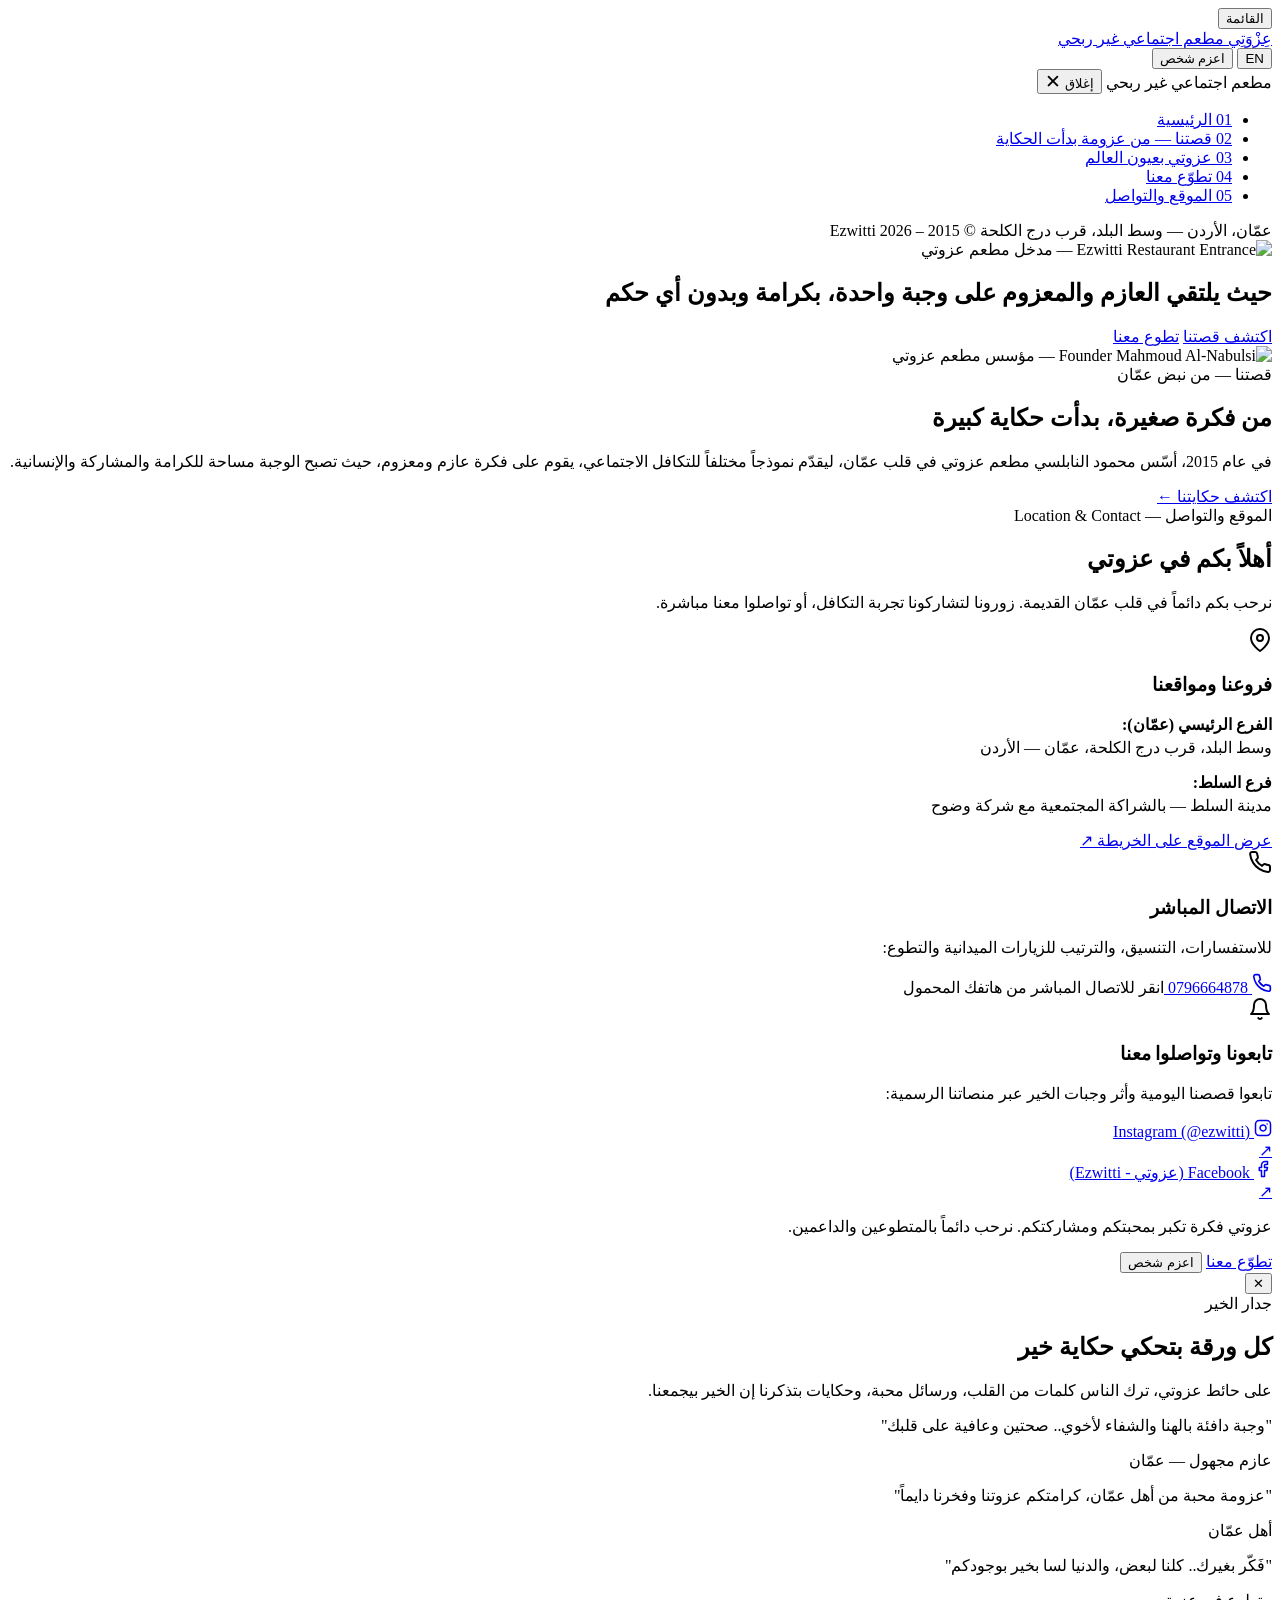
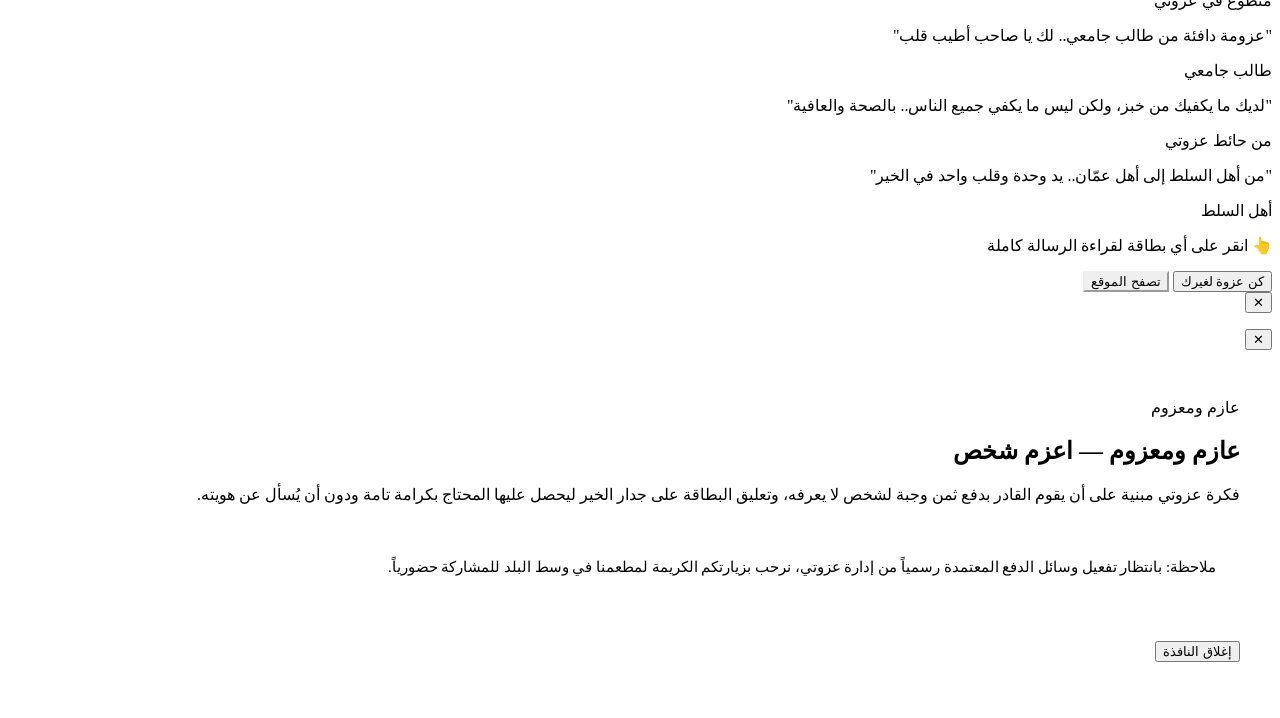
==== index.html @ b74a218d "Add files via upload" ====
<!DOCTYPE html>
<html lang="ar" dir="rtl">
<head>
  <meta charset="UTF-8">
  <meta name="viewport" content="width=device-width, initial-scale=1.0">
  <title>Ezwitti — عزوتي | مطعم اجتماعي غير ربحي</title>
  <meta name="description" content="مطعم اجتماعي غير ربحي في عمّان مبني على مفهوم عازم ومعزوم لحفظ كرامة الإنسان وتعزيز التكافل.">
  <link rel="stylesheet" href="styles/main.css">
  <link rel="icon" href="data:image/svg+xml,<svg xmlns='http://www.w3.org/2000/svg' viewBox='0 0 100 100'><text y='.9em' font-size='90'>🌿</text></svg>">
</head>
<body>

  <!-- ========================================================================
       TOP HEADER NAVIGATION (Ballena Cabo Style)
       ======================================================================== -->
  <header class="site-header" id="siteHeader">
    <div class="nav-wrapper">
      
      <!-- Left: Hamburger Button -->
      <div class="nav-left">
        <button class="menu-trigger" id="menuTriggerBtn" aria-label="Open navigation menu">
          <span class="hamburger-icon" aria-hidden="true">
            <span class="hamburger-line"></span>
            <span class="hamburger-line"></span>
          </span>
          <span class="menu-label" data-i18n="menuLabel">القائمة</span>
        </button>
      </div>

      <!-- Center: Centered Ezwitti Logo -->
      <div class="nav-center">
        <a href="index.html" class="brand-logo" aria-label="Ezwitti Homepage">
          <span class="brand-title" data-i18n="brandTitle">عِزْوَتِي</span>
          <span class="brand-sub" data-i18n="brandSub">مطعم اجتماعي غير ربحي</span>
        </a>
      </div>

      <!-- Right: Language Switcher & Prominent "Sponsor a Meal" CTA -->
      <div class="nav-right">
        <button class="lang-switch-btn" id="langSwitchBtn" aria-label="Switch Language">EN</button>
        <button class="btn-sponsor btn-sponsor-trigger" data-i18n="sponsorBtn">اعزم شخص</button>
      </div>

    </div>
  </header>

  <!-- ========================================================================
       FULL-SCREEN DRAWER MENU (Ballena Cabo Style)
       ======================================================================== -->
  <div class="menu-drawer" id="menuDrawer" aria-hidden="true" role="dialog">
    <div class="drawer-header">
      <span class="brand-sub" data-i18n="brandSub">مطعم اجتماعي غير ربحي</span>
      <button class="drawer-close-btn" id="drawerCloseBtn" aria-label="Close menu">
        <span data-i18n="closeMenu">إغلاق</span>
        <span aria-hidden="true" style="font-size: 1.2rem; line-height: 1;">✕</span>
      </button>
    </div>

    <div class="drawer-body">
      <ul class="drawer-nav-list">
        <li class="drawer-nav-item">
          <a href="#hero" class="drawer-nav-link active">
            <span class="drawer-nav-num">01</span>
            <span data-i18n="navHome">الرئيسية</span>
          </a>
        </li>
        <li class="drawer-nav-item">
          <a href="story.html" class="drawer-nav-link">
            <span class="drawer-nav-num">02</span>
            <span data-i18n="navStory">قصتنا — من عزومة بدأت الحكاية</span>
          </a>
        </li>
        <li class="drawer-nav-item">
          <a href="media.html" class="drawer-nav-link">
            <span class="drawer-nav-num">03</span>
            <span data-i18n="navMedia">عزوتي بعيون العالم</span>
          </a>
        </li>
        <li class="drawer-nav-item">
          <!-- Highlighted Volunteer Link to Dedicated Page -->
          <a href="volunteer.html" class="drawer-nav-link highlight">
            <span class="drawer-nav-num">04</span>
            <span data-i18n="navVolunteer">تطوّع معنا</span>
          </a>
        </li>
        <li class="drawer-nav-item">
          <a href="#contact" class="drawer-nav-link">
            <span class="drawer-nav-num">05</span>
            <span data-i18n="navContact">الموقع والتواصل</span>
          </a>
        </li>
      </ul>
    </div>

    <div class="drawer-footer">
      <span data-i18n="locationNote">عمّان، الأردن — وسط البلد، قرب درج الكلحة</span>
      <span>© 2015 – 2026 Ezwitti</span>
    </div>
  </div>

  <!-- ========================================================================
       01 — HERO SECTION (Cinematic Editorial Storytelling Layout)
       ======================================================================== -->
  <section class="hero-section" id="hero">
    <div class="hero-background-wrapper">
      <img src="assets/images/ezwitti_entrance.jpg" alt="Ezwitti Restaurant Entrance — مدخل مطعم عزوتي" class="hero-bg-image">
      <div class="hero-overlay"></div>
    </div>

    <div class="hero-content">
      <h1 class="hero-headline" data-i18n="heroTitle">
        حيث يلتقي العازم والمعزوم على وجبة واحدة، بكرامة وبدون أي حكم
      </h1>

      <div class="hero-actions">
        <a href="story.html" class="btn-primary-editorial" data-i18n="heroPrimaryCta">اكتشف قصتنا</a>
        <a href="volunteer.html" class="btn-outline-editorial" data-i18n="heroSecondaryCta">تطوع معنا</a>
      </div>
    </div>

    <a href="#story" class="hero-scroll-prompt" aria-label="Scroll down to story">
      <span class="scroll-line" aria-hidden="true"></span>
    </a>
  </section>

  <!-- ========================================================================
       INCREMENTAL SECTION PREVIEWS (Stages 2–6)
       ======================================================================== -->
  <!-- ========================================================================
       02 — FOUNDER STORY (Ballena Cabo Split-Screen Editorial Layout)
       ======================================================================== -->
  <section class="story-split-section" id="story">
    <!-- Left Column: 50% Full-Bleed Authentic Photography -->
    <div class="story-split-media">
      <img src="assets/images/founder_portrait.png" alt="Founder Mahmoud Al-Nabulsi — مؤسس مطعم عزوتي" class="story-founder-image">
    </div>

    <!-- Right Column: 50% Terracotta Solid Panel -->
    <div class="story-split-content">
      <div class="story-top-block">
        <span class="story-tag" data-i18n="storyTag">قصتنا — من نبض عمّان</span>
        <h2 class="story-heading font-editorial" data-i18n="storyHeading">من فكرة صغيرة، بدأت حكاية كبيرة</h2>
      </div>

      <div class="story-bottom-block">
        <p class="story-paragraph" data-i18n="storyParagraph">
          في عام 2015، أسّس محمود النابلسي مطعم عزوتي في قلب عمّان، ليقدّم نموذجاً مختلفاً للتكافل الاجتماعي، يقوم على فكرة عازم ومعزوم، حيث تصبح الوجبة مساحة للكرامة والمشاركة والإنسانية.
        </p>
        <a href="story.html" class="story-cta-link">
          <span class="story-cta-text" data-i18n="storyCtaText">اكتشف حكايتنا</span>
          <span class="story-cta-arrow" aria-hidden="true">←</span>
        </a>
      </div>
    </div>
  </section>

  <!-- ========================================================================
       03 — LOCATION & CONTACT (الموقع والتواصل — Ballena Cabo Style)
       ======================================================================== -->
  <section class="contact-section" id="contact">
    <div class="contact-container">
      
      <!-- Section Header -->
      <div class="contact-header">
        <span class="contact-kicker" data-i18n="contactKicker">الموقع والتواصل — Location & Contact</span>
        <h2 class="contact-title" data-i18n="contactTitle">أهلاً بكم في عزوتي</h2>
        <p class="contact-subtitle" data-i18n="contactSubtitle">
          نرحب بكم دائماً في قلب عمّان القديمة. زورونا لتشاركونا تجربة التكافل، أو تواصلوا معنا مباشرة.
        </p>
      </div>

      <!-- Contact 3-Column Grid -->
      <div class="contact-grid">

        <!-- Card 1: Locations -->
        <article class="contact-card">
          <div class="contact-card-icon icon-olive" aria-hidden="true">
            <svg width="24" height="24" viewBox="0 0 24 24" fill="none" stroke="currentColor" stroke-width="2" stroke-linecap="round" stroke-linejoin="round">
              <path d="M21 10c0 7-9 13-9 13s-9-6-9-13a9 9 0 0 1 18 0z"></path>
              <circle cx="12" cy="10" r="3"></circle>
            </svg>
          </div>
          <h3 class="contact-card-title" data-i18n="locationsTitle">فروعنا ومواقعنا</h3>
          <div class="contact-card-desc">
            <div class="contact-location-item">
              <strong data-i18n="mainBranchLabel">الفرع الرئيسي (عمّان):</strong>
              <p style="margin-top: 4px;" data-i18n="mainBranchDesc">وسط البلد، قرب درج الكلحة، عمّان — الأردن</p>
            </div>
            <div class="contact-location-item">
              <strong data-i18n="saltBranchLabel">فرع السلط:</strong>
              <p style="margin-top: 4px;" data-i18n="saltBranchDesc">مدينة السلط — بالشراكة المجتمعية مع شركة وضوح</p>
            </div>
          </div>
          <a href="https://maps.google.com/?q=Daraj+Al+Kalha+Amman" target="_blank" rel="noopener noreferrer" class="contact-action-link" aria-label="عرض موقع مطعم عزوتي على خرائط جوجل">
            <span data-i18n="mapsAction">عرض الموقع على الخريطة</span>
            <span aria-hidden="true">↗</span>
          </a>
        </article>

        <!-- Card 2: Phone & Direct Contact -->
        <article class="contact-card">
          <div class="contact-card-icon" aria-hidden="true">
            <svg width="24" height="24" viewBox="0 0 24 24" fill="none" stroke="currentColor" stroke-width="2" stroke-linecap="round" stroke-linejoin="round">
              <path d="M22 16.92v3a2 2 0 0 1-2.18 2 19.79 19.79 0 0 1-8.63-3.07 19.5 19.5 0 0 1-6-6 19.79 19.79 0 0 1-3.07-8.67A2 2 0 0 1 4.11 2h3a2 2 0 0 1 2 1.72 12.84 12.84 0 0 0 .7 2.81 2 2 0 0 1-.45 2.11L8.09 9.91a16 16 0 0 0 6 6l1.27-1.27a2 2 0 0 1 2.11-.45 12.84 12.84 0 0 0 2.81.7A2 2 0 0 1 22 16.92z"></path>
            </svg>
          </div>
          <h3 class="contact-card-title" data-i18n="phoneTitle">الاتصال المباشر</h3>
          <div class="contact-card-desc">
            <p data-i18n="phoneDesc">للاستفسارات، التنسيق، والترتيب للزيارات الميدانية والتطوع:</p>
            <div style="margin-top: 14px;">
              <a href="tel:+962796664878" class="contact-phone-link" aria-label="الاتصال هاتفياً على الرقم 0796664878">
                <svg width="20" height="20" viewBox="0 0 24 24" fill="none" stroke="currentColor" stroke-width="2" stroke-linecap="round" stroke-linejoin="round" aria-hidden="true">
                  <path d="M22 16.92v3a2 2 0 0 1-2.18 2 19.79 19.79 0 0 1-8.63-3.07 19.5 19.5 0 0 1-6-6 19.79 19.79 0 0 1-3.07-8.67A2 2 0 0 1 4.11 2h3a2 2 0 0 1 2 1.72 12.84 12.84 0 0 0 .7 2.81 2 2 0 0 1-.45 2.11L8.09 9.91a16 16 0 0 0 6 6l1.27-1.27a2 2 0 0 1 2.11-.45 12.84 12.84 0 0 0 2.81.7A2 2 0 0 1 22 16.92z"></path>
                </svg>
                <span dir="ltr">0796664878</span>
              </a>
              <span class="phone-helper" data-i18n="phoneHelper">انقر للاتصال المباشر من هاتفك المحمول</span>
            </div>
            <!-- Email field is strictly kept hidden until verified official email address is provided -->
            <div class="contact-email-block" id="contactEmailBlock" hidden aria-hidden="true">
              <!-- Official verified email can be added here once confirmed:
                   <a href="mailto:official@ezwitti.org" class="contact-email-link">...</a>
              -->
            </div>
          </div>
        </article>

        <!-- Card 3: Social Media Links -->
        <article class="contact-card">
          <div class="contact-card-icon" aria-hidden="true">
            <svg width="24" height="24" viewBox="0 0 24 24" fill="none" stroke="currentColor" stroke-width="2" stroke-linecap="round" stroke-linejoin="round">
              <path d="M18 8A6 6 0 0 0 6 8c0 7-3 9-3 9h18s-3-2-3-9"></path>
              <path d="M13.73 21a2 2 0 0 1-3.46 0"></path>
            </svg>
          </div>
          <h3 class="contact-card-title" data-i18n="socialTitle">تابعونا وتواصلوا معنا</h3>
          <div class="contact-card-desc">
            <p data-i18n="socialDesc">تابعوا قصصنا اليومية وأثر وجبات الخير عبر منصاتنا الرسمية:</p>
            <div class="social-links-list">
              
              <!-- Instagram -->
              <a href="https://www.instagram.com/ezwitti/" target="_blank" rel="noopener noreferrer" class="social-link-item" aria-label="حساب عزوتي الرسمي على إنستغرام">
                <div class="social-item-main">
                  <span class="social-icon-wrapper" aria-hidden="true">
                    <svg width="18" height="18" viewBox="0 0 24 24" fill="none" stroke="currentColor" stroke-width="2" stroke-linecap="round" stroke-linejoin="round">
                      <rect x="2" y="2" width="20" height="20" rx="5" ry="5"></rect>
                      <path d="M16 11.37A4 4 0 1 1 12.63 8 4 4 0 0 1 16 11.37z"></path>
                      <line x1="17.5" y1="6.5" x2="17.51" y2="6.5"></line>
                    </svg>
                  </span>
                  <span>Instagram (@ezwitti)</span>
                </div>
                <span class="external-arrow" aria-hidden="true">↗</span>
              </a>

              <!-- Facebook -->
              <a href="https://www.facebook.com/izzwety/" target="_blank" rel="noopener noreferrer" class="social-link-item" aria-label="صفحة عزوتي الرسمية على فيسبوك">
                <div class="social-item-main">
                  <span class="social-icon-wrapper" aria-hidden="true">
                    <svg width="18" height="18" viewBox="0 0 24 24" fill="none" stroke="currentColor" stroke-width="2" stroke-linecap="round" stroke-linejoin="round">
                      <path d="M18 2h-3a5 5 0 0 0-5 5v3H7v4h3v8h4v-8h3l1-4h-4V7a1 1 0 0 1 1-1h3z"></path>
                    </svg>
                  </span>
                  <span>Facebook (عزوتي - Ezwitti)</span>
                </div>
                <span class="external-arrow" aria-hidden="true">↗</span>
              </a>

            </div>
          </div>
        </article>

      </div>

      <!-- Bottom Actions Bar -->
      <div class="contact-bottom-bar">
        <p class="contact-bottom-note" data-i18n="contactBottomNote">
          عزوتي فكرة تكبر بمحبتكم ومشاركتكم. نرحب دائماً بالمتطوعين والداعمين.
        </p>
        <div class="contact-bottom-actions">
          <a href="volunteer.html" class="btn-primary-editorial" data-i18n="heroSecondaryCta">تطوّع معنا</a>
          <button class="btn-sponsor btn-sponsor-trigger" data-i18n="sponsorBtn">اعزم شخص</button>
        </div>
      </div>

    </div>
  </section>

  <!-- ========================================================================
       FIRST-VISIT WALL OF KINDNESS WELCOME POPUP (Ballena Cabo Style)
       ======================================================================== -->
  <div class="welcome-modal" id="welcomeModal" role="dialog" aria-modal="true" aria-labelledby="modalTitle">
    <div class="modal-card">
      <button class="modal-close-btn" id="welcomeModalClose" aria-label="إغلاق النافذة">✕</button>
      
      <div class="modal-body">
        <span class="modal-tag" data-i18n="popupTag">جدار الخير</span>
        <h2 class="modal-title font-editorial" id="modalTitle" data-i18n="popupTitle">كل ورقة بتحكي حكاية خير</h2>
        <p class="modal-desc" data-i18n="popupDesc">
          على حائط عزوتي، ترك الناس كلمات من القلب، ورسائل محبة، وحكايات بتذكرنا إن الخير بيجمعنا.
        </p>

        <!-- Interactive Organic Note Cards Wall -->
        <div class="wall-of-kindness-grid" id="wallNotesContainer">
          <!-- Card 1 -->
          <div class="kindness-card card-yellow" data-card-id="1" tabindex="0" role="button" aria-label="بطاقة خير 1">
            <div class="card-tape"></div>
            <p class="card-text">"وجبة دافئة بالهنا والشفاء لأخوي.. صحتين وعافية على قلبك"</p>
            <span class="card-author">عازم مجهول — عمّان</span>
          </div>

          <!-- Card 2 -->
          <div class="kindness-card card-terracotta" data-card-id="2" tabindex="0" role="button" aria-label="بطاقة خير 2">
            <div class="card-tape"></div>
            <p class="card-text">"عزومة محبة من أهل عمّان، كرامتكم عزوتنا وفخرنا دايماً"</p>
            <span class="card-author">أهل عمّان</span>
          </div>

          <!-- Card 3 -->
          <div class="kindness-card card-olive" data-card-id="3" tabindex="0" role="button" aria-label="بطاقة خير 3">
            <div class="card-tape"></div>
            <p class="card-text">"فَكّر بغيرك.. كلنا لبعض، والدنيا لسا بخير بوجودكم"</p>
            <span class="card-author">متطوع في عزوتي</span>
          </div>

          <!-- Card 4 -->
          <div class="kindness-card card-pink" data-card-id="4" tabindex="0" role="button" aria-label="بطاقة خير 4">
            <div class="card-tape"></div>
            <p class="card-text">"عزومة دافئة من طالب جامعي.. لك يا صاحب أطيب قلب"</p>
            <span class="card-author">طالب جامعي</span>
          </div>

          <!-- Card 5 -->
          <div class="kindness-card card-cream" data-card-id="5" tabindex="0" role="button" aria-label="بطاقة خير 5">
            <div class="card-tape"></div>
            <p class="card-text">"لديك ما يكفيك من خبز، ولكن ليس ما يكفي جميع الناس.. بالصحة والعافية"</p>
            <span class="card-author">من حائط عزوتي</span>
          </div>

          <!-- Card 6 -->
          <div class="kindness-card card-sky" data-card-id="6" tabindex="0" role="button" aria-label="بطاقة خير 6">
            <div class="card-tape"></div>
            <p class="card-text">"من أهل السلط إلى أهل عمّان.. يد وحدة وقلب واحد في الخير"</p>
            <span class="card-author">أهل السلط</span>
          </div>
        </div>

        <p class="wall-hint">
          <span class="hint-icon">👆</span>
          <span data-i18n="wallHint">انقر على أي بطاقة لقراءة الرسالة كاملة</span>
        </p>

        <!-- CTA Actions -->
        <div class="modal-actions">
          <button class="btn-primary-editorial" id="welcomeModalSponsor" data-i18n="popupCta">كن عزوة لغيرك</button>
          <button class="btn-outline-editorial" id="welcomeModalExplore" style="color: var(--color-charcoal); border-color: var(--color-border);" data-i18n="popupExplore">تصفح الموقع</button>
        </div>
      </div>

      <!-- Expanded Single Card Viewer Modal -->
      <div class="card-expanded-viewer" id="cardExpandedViewer" aria-hidden="true">
        <div class="card-expanded-box" id="cardExpandedBox">
          <button class="card-expanded-close" id="cardExpandedClose" aria-label="إغلاق البطاقة">✕</button>
          <div class="card-tape-large"></div>
          <p class="card-expanded-text" id="cardExpandedText"></p>
          <span class="card-expanded-author" id="cardExpandedAuthor"></span>
        </div>
      </div>
    </div>
  </div>

  <!-- ========================================================================
       SPONSOR A MEAL (اعزم شخص) AUTHENTIC MODAL
       ======================================================================== -->
  <div class="sponsor-dialog" id="sponsorDialog" role="dialog" aria-modal="true" aria-labelledby="sponsorTitle">
    <div class="modal-card">
      <button class="modal-close-btn" id="sponsorDialogClose" aria-label="Close dialog">✕</button>

      <div class="modal-body" style="padding: 48px 32px;">
        <span class="modal-tag">عازم ومعزوم</span>
        <h2 class="modal-title font-editorial" id="sponsorTitle" data-i18n="sponsorTitle">عازم ومعزوم — اعزم شخص</h2>
        <p class="modal-desc" data-i18n="sponsorDesc" style="margin-bottom: 20px;">
          فكرة عزوتي مبنية على أن يقوم القادر بدفع ثمن وجبة لشخص لا يعرفه، وتعليق البطاقة على جدار الخير ليحصل عليها المحتاج بكرامة تامة ودون أن يُسأل عن هويته.
        </p>
        <div style="background-color: var(--color-cream-deep); padding: 18px 24px; border-radius: 6px; border-inline-start: 4px solid var(--color-terracotta); text-align: start; margin-bottom: 28px;">
          <p style="font-size: 0.92rem; color: var(--color-charcoal); line-height: 1.6;" data-i18n="sponsorNote">
            ملاحظة: بانتظار تفعيل وسائل الدفع المعتمدة رسمياً من إدارة عزوتي، نرحب بزيارتكم الكريمة لمطعمنا في وسط البلد للمشاركة حضورياً.
          </p>
        </div>

        <button class="btn-primary-editorial" id="sponsorDialogDismiss" data-i18n="sponsorClose">إغلاق النافذة</button>
      </div>
    </div>
  </div>

  <script src="scripts/main.js"></script>
</body>
</html>
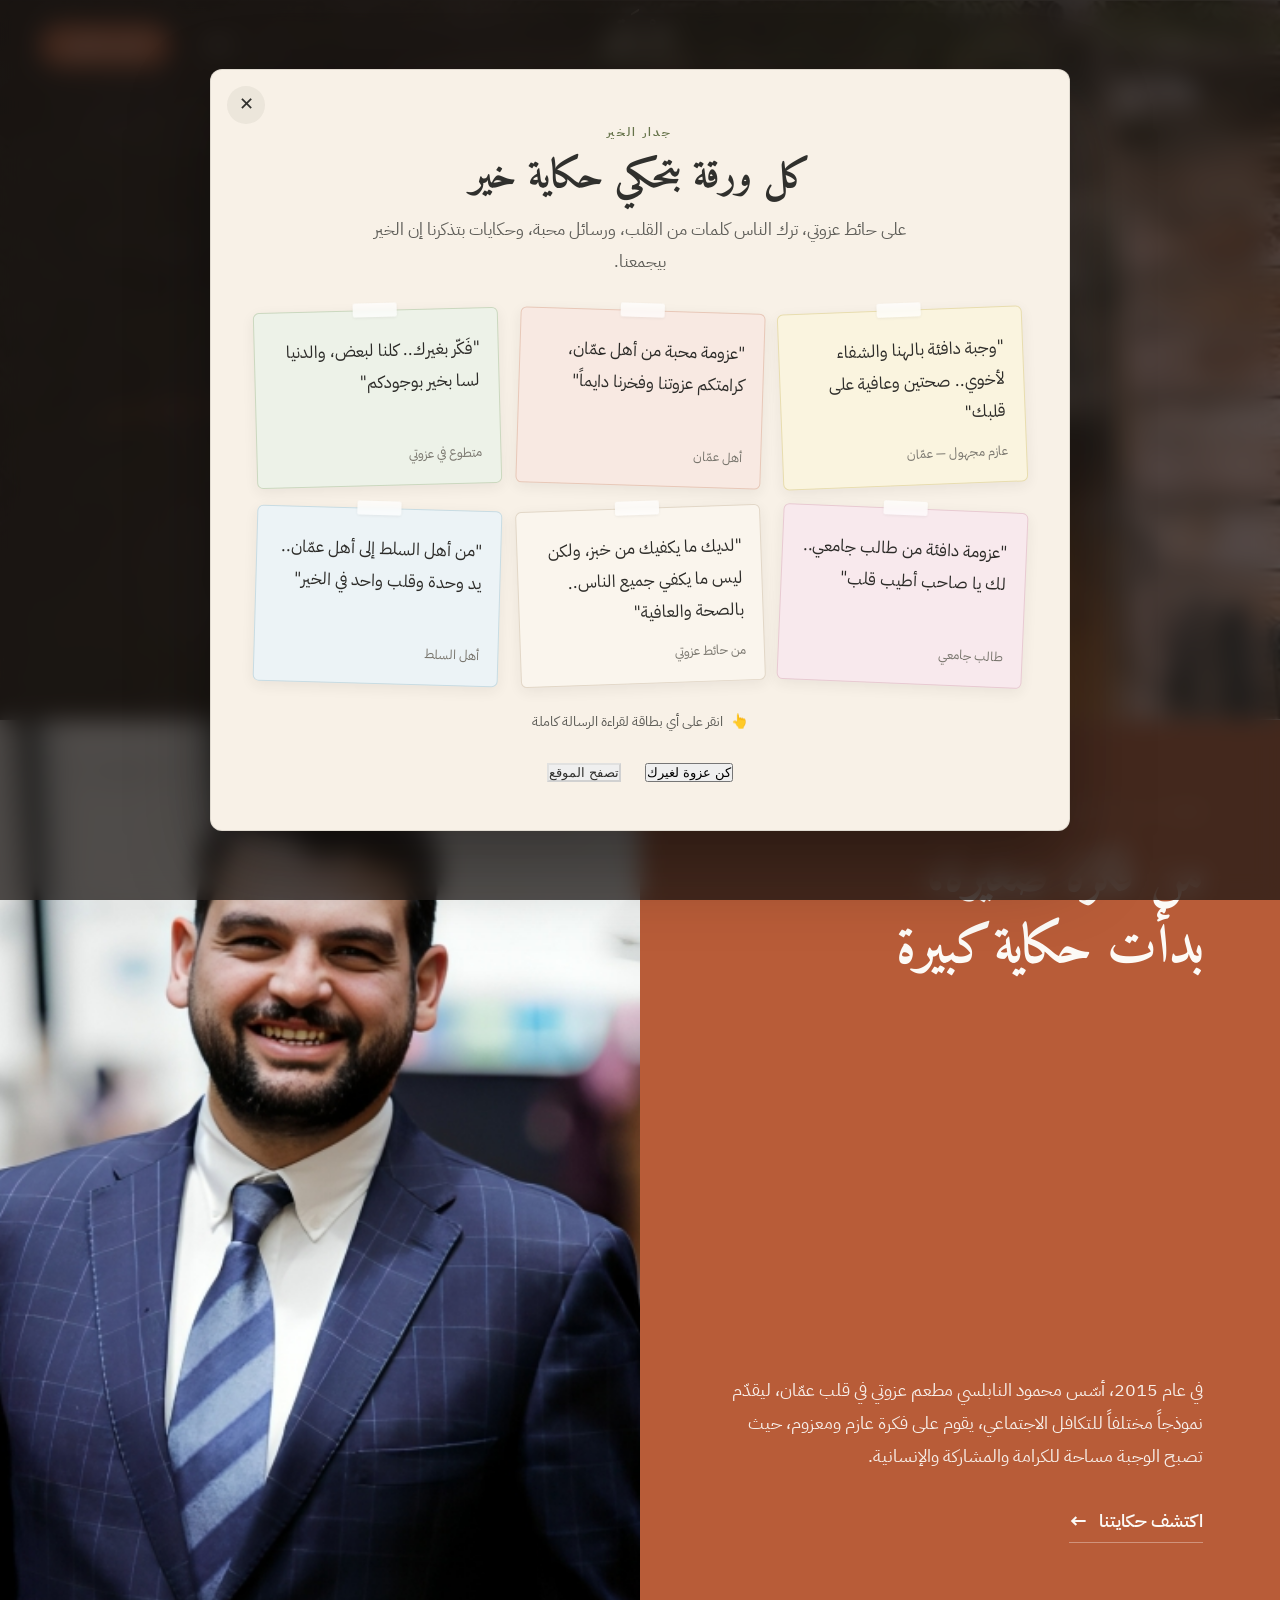
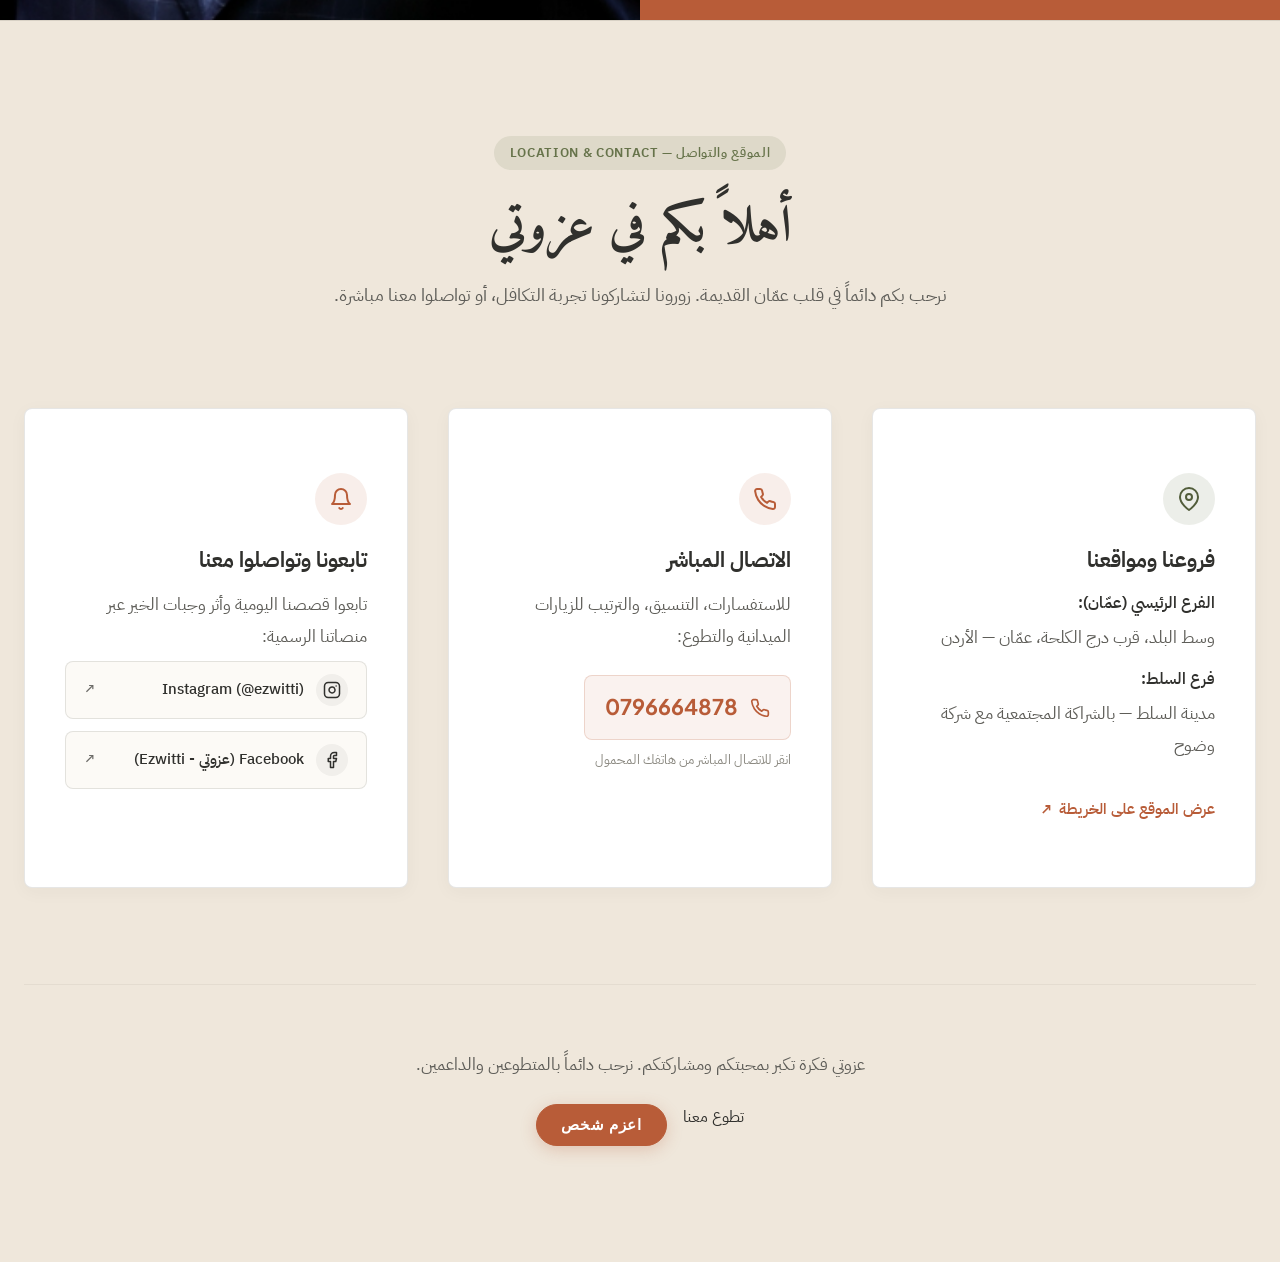
==== commit 67cf81e6: "Update Hero Section to match approved reference design: left-side typography, curved underline, call" ====
--- a/index.html
+++ b/index.html
@@ -99,7 +99,7 @@
   </div>
 
   <!-- ========================================================================
-       01 — HERO SECTION (Cinematic Editorial Storytelling Layout)
+       01 — HERO SECTION (Final Approved Cinematic Editorial Layout)
        ======================================================================== -->
   <section class="hero-section" id="hero">
     <div class="hero-background-wrapper">
@@ -108,19 +108,24 @@
     </div>
 
     <div class="hero-content">
-      <h1 class="hero-headline" data-i18n="heroTitle">
-        حيث يلتقي العازم والمعزوم على وجبة واحدة، بكرامة وبدون أي حكم
+      <h1 class="hero-headline">
+        <span class="hero-headline-line" data-i18n="heroTitleLine1">حيث يلتقي العازم والمعزوم</span>
+        <span class="hero-headline-line" data-i18n="heroTitleLine2">على وجبة واحدة،</span>
+        <span class="hero-headline-line" data-i18n="heroTitleLine3">بكرامة وبدون أي حكم</span>
       </h1>
+
+      <!-- Thin Terracotta Curved Underline -->
+      <div class="hero-curved-underline-wrap" aria-hidden="true">
+        <svg class="hero-curved-underline" viewBox="0 0 200 20" fill="none" xmlns="http://www.w3.org/2000/svg">
+          <path d="M4 18 C 50 6, 140 2, 196 6" stroke="#C3582A" stroke-width="2.8" stroke-linecap="round"/>
+        </svg>
+      </div>
 
       <div class="hero-actions">
         <a href="story.html" class="btn-primary-editorial" data-i18n="heroPrimaryCta">اكتشف قصتنا</a>
         <a href="volunteer.html" class="btn-outline-editorial" data-i18n="heroSecondaryCta">تطوع معنا</a>
       </div>
     </div>
-
-    <a href="#story" class="hero-scroll-prompt" aria-label="Scroll down to story">
-      <span class="scroll-line" aria-hidden="true"></span>
-    </a>
   </section>
 
   <!-- ========================================================================
--- a/styles/main.css
+++ b/styles/main.css
@@ -0,0 +1,2529 @@
+/* ==========================================================================
+   EZWITTI (عزوتي) — DESIGN SYSTEM & CORE STYLES
+   Main Design Inspiration: Ballena Cabo (ballenacabo.com)
+   Palette: Terracotta (#B85C38), Cream (#F8F1E7), Olive (#66734A), Charcoal (#30302D)
+   ========================================================================== */
+
+@import url('https://fonts.googleapis.com/css2?family=Amiri:ital,wght@0,400;0,700;1,400&family=Aref+Ruqaa:wght@400;700&family=Cormorant+Garamond:ital,wght@0,400;0,500;0,600;0,700;1,400&family=IBM+Plex+Sans+Arabic:wght@300;400;500;600;700&family=Plus+Jakarta+Sans:wght@300;400;500;600;700&display=swap');
+
+:root {
+  /* Brand Color Tokens */
+  --color-terracotta: #B85C38;
+  --color-terracotta-hover: #9E4D2D;
+  --color-terracotta-light: rgba(184, 92, 56, 0.12);
+  --color-cream: #F8F1E7;
+  --color-cream-deep: #EFE7DB;
+  --color-cream-surface: #FCFAF6;
+  --color-olive: #66734A;
+  --color-olive-dark: #525D3B;
+  --color-olive-light: rgba(102, 115, 74, 0.15);
+  --color-charcoal: #30302D;
+  --color-charcoal-muted: #5E5D58;
+  --color-charcoal-faded: #8C8A82;
+  --color-border: rgba(48, 48, 45, 0.12);
+  --color-border-subtle: rgba(48, 48, 45, 0.06);
+
+  /* Typography */
+  --font-editorial-en: 'Cormorant Garamond', Georgia, serif;
+  --font-editorial-ar: 'Amiri', 'Traditional Arabic', serif;
+  --font-display-ar: 'Aref Ruqaa', 'Amiri', serif;
+  --font-sans-en: 'Plus Jakarta Sans', system-ui, -apple-system, sans-serif;
+  --font-sans-ar: 'IBM Plex Sans Arabic', system-ui, -apple-system, BlinkMacSystemFont, "Segoe UI", Roboto, sans-serif;
+
+  /* Spacing */
+  --space-unit: 8px;
+  --space-xs: 8px;
+  --space-sm: 16px;
+  --space-md: 24px;
+  --space-lg: 40px;
+  --space-xl: 64px;
+  --space-2xl: 96px;
+  --space-3xl: 140px;
+
+  /* Layout */
+  --container-max: 1360px;
+  --container-narrow: 880px;
+  --nav-height: 90px;
+  --radius-sm: 4px;
+  --radius-md: 8px;
+  --radius-full: 9999px;
+
+  /* Transitions */
+  --transition-fast: 0.2s cubic-bezier(0.16, 1, 0.3, 1);
+  --transition-medium: 0.4s cubic-bezier(0.16, 1, 0.3, 1);
+  --transition-slow: 0.7s cubic-bezier(0.16, 1, 0.3, 1);
+}
+
+/* Base Reset */
+*, *::before, *::after {
+  box-sizing: border-box;
+  margin: 0;
+  padding: 0;
+}
+
+html {
+  font-size: 16px;
+  scroll-behavior: smooth;
+  background-color: var(--color-cream);
+  color: var(--color-charcoal);
+  -webkit-font-smoothing: antialiased;
+  -moz-osx-font-smoothing: grayscale;
+}
+
+body {
+  font-family: var(--font-sans-en);
+  background-color: var(--color-cream);
+  color: var(--color-charcoal);
+  line-height: 1.65;
+  overflow-x: hidden;
+  min-height: 100vh;
+}
+
+/* Direction Specific Typography */
+[dir="rtl"] {
+  font-family: var(--font-sans-ar);
+  direction: rtl;
+  text-align: right;
+}
+
+[dir="rtl"] body {
+  font-family: var(--font-sans-ar);
+}
+
+[dir="ltr"] {
+  font-family: var(--font-sans-en);
+  direction: ltr;
+  text-align: left;
+}
+
+/* Headings */
+h1, h2, h3, h4 {
+  font-weight: 500;
+  line-height: 1.15;
+  color: var(--color-charcoal);
+}
+
+[dir="ltr"] h1, [dir="ltr"] h2, [dir="ltr"] .font-editorial {
+  font-family: var(--font-editorial-en);
+  letter-spacing: -0.01em;
+}
+
+[dir="rtl"] h1, [dir="rtl"] h2, [dir="rtl"] .font-editorial {
+  font-family: var(--font-editorial-ar);
+  font-weight: 700;
+  line-height: 1.35;
+}
+
+p {
+  color: var(--color-charcoal-muted);
+  font-size: 1.05rem;
+  line-height: 1.85;
+  font-weight: 400;
+}
+
+[dir="rtl"] p,
+[dir="rtl"] .hero-description,
+[dir="rtl"] .story-lead-body,
+[dir="rtl"] .story-paragraph,
+[dir="rtl"] .chapter-paragraph,
+[dir="rtl"] .founder-text,
+[dir="rtl"] .popup-desc,
+[dir="rtl"] .card-author,
+[dir="rtl"] .form-label,
+[dir="rtl"] .form-input,
+[dir="rtl"] .form-select,
+[dir="rtl"] .form-textarea,
+[dir="rtl"] .volunteer-hero-subtitle,
+[dir="rtl"] .volunteer-step-desc,
+[dir="rtl"] .contact-card-text {
+  font-family: var(--font-sans-ar);
+  font-weight: 400;
+  line-height: 1.9;
+}
+
+[dir="rtl"] strong,
+[dir="rtl"] b,
+[dir="rtl"] .font-medium,
+[dir="rtl"] .fw-500 {
+  font-family: var(--font-sans-ar);
+  font-weight: 500;
+}
+
+a {
+  color: inherit;
+  text-decoration: none;
+  transition: var(--transition-fast);
+}
+
+img {
+  max-width: 100%;
+  display: block;
+}
+
+/* Container */
+.container {
+  width: 100%;
+  max-width: var(--container-max);
+  margin: 0 auto;
+  padding: 0 var(--space-md);
+}
+
+.container-narrow {
+  width: 100%;
+  max-width: var(--container-narrow);
+  margin: 0 auto;
+  padding: 0 var(--space-md);
+}
+
+/* ==========================================================================
+   NAVIGATION (Ballena Cabo Style: Minimal, Centered Logo, Prominent CTA)
+   ========================================================================== */
+.site-header {
+  position: fixed;
+  top: 0;
+  left: 0;
+  width: 100%;
+  height: var(--nav-height);
+  z-index: 1000;
+  transition: background-color var(--transition-medium), backdrop-filter var(--transition-medium), border-color var(--transition-medium);
+  border-bottom: 1px solid transparent;
+}
+
+.site-header.scrolled {
+  background-color: rgba(248, 241, 231, 0.92);
+  backdrop-filter: blur(16px);
+  -webkit-backdrop-filter: blur(16px);
+  border-bottom: 1px solid var(--color-border-subtle);
+}
+
+.nav-wrapper {
+  display: flex;
+  align-items: center;
+  justify-content: space-between;
+  height: 100%;
+  padding: 0 var(--space-lg);
+  max-width: 1560px;
+  margin: 0 auto;
+}
+
+/* Left: Hamburger Button */
+.nav-left {
+  display: flex;
+  align-items: center;
+  gap: var(--space-md);
+  flex: 1;
+}
+
+.menu-trigger {
+  display: inline-flex;
+  align-items: center;
+  gap: 12px;
+  background: transparent;
+  border: none;
+  cursor: pointer;
+  padding: 8px 12px;
+  border-radius: var(--radius-full);
+  color: var(--color-cream);
+  transition: var(--transition-fast);
+}
+
+.site-header.scrolled .menu-trigger {
+  color: var(--color-charcoal);
+}
+
+.menu-trigger:hover {
+  background: rgba(255, 255, 255, 0.15);
+}
+
+.site-header.scrolled .menu-trigger:hover {
+  background: rgba(48, 48, 45, 0.05);
+}
+
+.hamburger-icon {
+  width: 22px;
+  height: 14px;
+  position: relative;
+  display: flex;
+  flex-direction: column;
+  justify-content: space-between;
+}
+
+.hamburger-line {
+  display: block;
+  width: 100%;
+  height: 1.5px;
+  background-color: currentColor;
+  transition: transform var(--transition-fast), opacity var(--transition-fast);
+  border-radius: 2px;
+}
+
+.menu-label {
+  font-size: 0.8rem;
+  letter-spacing: 0.15em;
+  text-transform: uppercase;
+  font-weight: 500;
+}
+
+[dir="rtl"] .menu-label {
+  letter-spacing: 0.05em;
+}
+
+/* Center: Brand Logo */
+.nav-center {
+  display: flex;
+  align-items: center;
+  justify-content: center;
+}
+
+.brand-logo {
+  display: flex;
+  flex-direction: column;
+  align-items: center;
+  text-decoration: none;
+  color: var(--color-cream);
+  transition: var(--transition-fast);
+}
+
+.site-header.scrolled .brand-logo {
+  color: var(--color-charcoal);
+}
+
+.brand-title {
+  font-size: 1.75rem;
+  font-weight: 600;
+  letter-spacing: 0.18em;
+  text-transform: uppercase;
+  line-height: 1;
+}
+
+[dir="rtl"] .brand-title {
+  letter-spacing: 0.05em;
+  font-family: var(--font-editorial-ar);
+  font-size: 2rem;
+  font-weight: 700;
+}
+
+.brand-sub {
+  font-size: 0.65rem;
+  letter-spacing: 0.25em;
+  text-transform: uppercase;
+  color: rgba(248, 241, 231, 0.8);
+  margin-top: 4px;
+}
+
+.site-header.scrolled .brand-sub {
+  color: var(--color-olive);
+}
+
+[dir="rtl"] .brand-sub {
+  letter-spacing: 0.08em;
+}
+
+/* Right: Language Switcher & Sponsor CTA */
+.nav-right {
+  display: flex;
+  align-items: center;
+  justify-content: flex-end;
+  gap: var(--space-md);
+  flex: 1;
+}
+
+.lang-switch-btn {
+  background: transparent;
+  border: 1px solid rgba(248, 241, 231, 0.35);
+  color: var(--color-cream);
+  font-size: 0.78rem;
+  font-weight: 600;
+  letter-spacing: 0.08em;
+  text-transform: uppercase;
+  padding: 8px 14px;
+  border-radius: var(--radius-full);
+  cursor: pointer;
+  transition: var(--transition-fast);
+}
+
+.site-header.scrolled .lang-switch-btn {
+  border-color: var(--color-border);
+  color: var(--color-charcoal);
+}
+
+.lang-switch-btn:hover {
+  background: rgba(255, 255, 255, 0.2);
+}
+
+.site-header.scrolled .lang-switch-btn:hover {
+  background: rgba(48, 48, 45, 0.06);
+}
+
+/* Sponsor a Meal (اعزم شخص) — Ballena Cabo "Book Now" equivalent */
+.btn-sponsor {
+  display: inline-flex;
+  align-items: center;
+  justify-content: center;
+  background-color: var(--color-terracotta);
+  color: #FFFFFF !important;
+  font-size: 0.82rem;
+  font-weight: 600;
+  letter-spacing: 0.12em;
+  text-transform: uppercase;
+  padding: 11px 24px;
+  border-radius: var(--radius-full);
+  border: 1px solid var(--color-terracotta);
+  cursor: pointer;
+  box-shadow: 0 4px 16px rgba(184, 92, 56, 0.25);
+  transition: transform var(--transition-fast), background-color var(--transition-fast), box-shadow var(--transition-fast);
+  white-space: nowrap;
+}
+
+[dir="rtl"] .btn-sponsor {
+  letter-spacing: 0.04em;
+  font-size: 0.95rem;
+}
+
+.btn-sponsor:hover {
+  background-color: var(--color-terracotta-hover);
+  border-color: var(--color-terracotta-hover);
+  transform: translateY(-1px);
+  box-shadow: 0 6px 20px rgba(184, 92, 56, 0.35);
+}
+
+/* ==========================================================================
+   FULL-SCREEN HAMBURGER OVERLAY DRAWER (Ballena Cabo Style)
+   ========================================================================== */
+.menu-drawer {
+  position: fixed;
+  top: 0;
+  left: 0;
+  width: 100%;
+  height: 100vh;
+  background-color: var(--color-cream);
+  z-index: 2000;
+  opacity: 0;
+  visibility: hidden;
+  transition: opacity var(--transition-medium), visibility var(--transition-medium);
+  display: flex;
+  flex-direction: column;
+}
+
+.menu-drawer.active {
+  opacity: 1;
+  visibility: visible;
+}
+
+.drawer-header {
+  height: var(--nav-height);
+  display: flex;
+  align-items: center;
+  justify-content: space-between;
+  padding: 0 var(--space-lg);
+  max-width: 1560px;
+  width: 100%;
+  margin: 0 auto;
+}
+
+.drawer-close-btn {
+  background: transparent;
+  border: none;
+  cursor: pointer;
+  padding: 8px;
+  color: var(--color-charcoal);
+  display: inline-flex;
+  align-items: center;
+  gap: 8px;
+  font-size: 0.8rem;
+  letter-spacing: 0.15em;
+  text-transform: uppercase;
+  border-radius: var(--radius-full);
+  transition: var(--transition-fast);
+}
+
+.drawer-close-btn:hover {
+  background: rgba(48, 48, 45, 0.05);
+}
+
+.drawer-body {
+  flex: 1;
+  display: flex;
+  align-items: center;
+  justify-content: center;
+  max-width: 1200px;
+  width: 100%;
+  margin: 0 auto;
+  padding: var(--space-lg);
+}
+
+.drawer-nav-list {
+  list-style: none;
+  display: flex;
+  flex-direction: column;
+  align-items: center;
+  gap: var(--space-md);
+  text-align: center;
+}
+
+.drawer-nav-item {
+  position: relative;
+  overflow: hidden;
+}
+
+.drawer-nav-link {
+  display: inline-flex;
+  align-items: baseline;
+  gap: var(--space-sm);
+  color: var(--color-charcoal);
+  font-size: clamp(1.8rem, 4vw, 3rem);
+  font-weight: 500;
+  transition: color var(--transition-fast), transform var(--transition-fast);
+}
+
+[dir="ltr"] .drawer-nav-link {
+  font-family: var(--font-editorial-en);
+}
+
+[dir="rtl"] .drawer-nav-link {
+  font-family: var(--font-editorial-ar);
+  font-weight: 700;
+}
+
+.drawer-nav-num {
+  font-size: 0.85rem;
+  color: var(--color-olive);
+  font-family: var(--font-sans-en);
+  font-weight: 600;
+}
+
+.drawer-nav-link:hover {
+  color: var(--color-terracotta);
+  transform: translateX(6px);
+}
+
+[dir="rtl"] .drawer-nav-link:hover {
+  transform: translateX(-6px);
+}
+
+.drawer-nav-link.active {
+  color: var(--color-terracotta);
+}
+
+.drawer-nav-link.active .drawer-nav-num {
+  color: var(--color-terracotta);
+}
+
+/* Dedicated Volunteer Link in Hamburger */
+.drawer-nav-link.highlight {
+  color: var(--color-terracotta);
+}
+
+.drawer-nav-link.highlight::after {
+  content: "★";
+  font-size: 0.9rem;
+  color: var(--color-terracotta);
+  margin-left: 8px;
+}
+
+[dir="rtl"] .drawer-nav-link.highlight::after {
+  margin-left: 0;
+  margin-right: 8px;
+}
+
+.drawer-footer {
+  padding: var(--space-md) var(--space-lg) var(--space-lg);
+  display: flex;
+  align-items: center;
+  justify-content: space-between;
+  max-width: 1560px;
+  width: 100%;
+  margin: 0 auto;
+  border-top: 1px solid var(--color-border);
+  font-size: 0.85rem;
+  color: var(--color-charcoal-muted);
+}
+
+/* ==========================================================================
+   01 — HERO SECTION (Final Approved Cinematic Editorial Layout)
+   ========================================================================== */
+.hero-section {
+  position: relative;
+  width: 100%;
+  aspect-ratio: 16 / 9;
+  min-height: clamp(560px, 56.25vw, 860px);
+  max-height: 100vh;
+  overflow: hidden;
+  background-color: #120e0b;
+}
+
+.hero-background-wrapper {
+  position: absolute;
+  top: 0;
+  left: 0;
+  width: 100%;
+  height: 100%;
+  z-index: 1;
+  overflow: hidden;
+  pointer-events: none;
+}
+
+.hero-bg-image {
+  width: 100%;
+  height: 100%;
+  object-fit: cover;
+  object-position: right 30%;
+  filter: none;
+  transform: none;
+  display: block;
+  transition: opacity var(--transition-medium);
+}
+
+.hero-overlay {
+  position: absolute;
+  top: 0;
+  left: 0;
+  width: 100%;
+  height: 100%;
+  /* Dark warm gradient overlay on the LEFT side to improve text readability */
+  background: 
+    linear-gradient(180deg, rgba(14, 10, 8, 0.52) 0%, rgba(14, 10, 8, 0.12) 20%, transparent 35%),
+    linear-gradient(90deg, 
+      rgba(14, 10, 8, 0.94) 0%, 
+      rgba(14, 10, 8, 0.85) 30%, 
+      rgba(14, 10, 8, 0.55) 50%, 
+      rgba(14, 10, 8, 0.18) 70%, 
+      rgba(14, 10, 8, 0.0) 88%
+    );
+  z-index: 2;
+  pointer-events: none;
+}
+
+.hero-content {
+  position: absolute;
+  top: 50%;
+  left: clamp(36px, 6.5vw, 90px);
+  transform: translateY(-46%);
+  width: min(90%, 460px);
+  z-index: 10;
+  display: flex;
+  flex-direction: column;
+  align-items: flex-start;
+  text-align: right;
+  pointer-events: auto;
+}
+
+[dir="rtl"] .hero-content {
+  left: clamp(36px, 6.5vw, 90px);
+  right: auto;
+  align-items: flex-start;
+  text-align: right;
+}
+
+.hero-headline {
+  font-family: 'Aref Ruqaa', 'Amiri', serif;
+  font-weight: 700;
+  font-size: clamp(1.6rem, 2.7vw, 2.5rem);
+  line-height: 1.48;
+  color: #FFFDF8;
+  margin: 0 0 10px 0;
+  text-shadow: 0 2px 10px rgba(0, 0, 0, 0.8), 0 1px 3px rgba(0, 0, 0, 0.95);
+  letter-spacing: 0;
+  display: flex;
+  flex-direction: column;
+  align-items: flex-start;
+}
+
+[dir="rtl"] .hero-headline {
+  font-family: 'Aref Ruqaa', 'Amiri', serif;
+  font-weight: 700;
+  text-align: right;
+  align-items: flex-start;
+  letter-spacing: 0;
+}
+
+.hero-headline-line {
+  display: block;
+  white-space: nowrap;
+}
+
+/* Thin Terracotta Curved Underline */
+.hero-curved-underline-wrap {
+  align-self: flex-end;
+  width: clamp(170px, 19vw, 210px);
+  height: 18px;
+  margin: 4px 0 24px 0;
+}
+
+[dir="rtl"] .hero-curved-underline-wrap {
+  align-self: flex-end;
+}
+
+.hero-curved-underline {
+  width: 100%;
+  height: 100%;
+  display: block;
+}
+
+.hero-actions {
+  display: flex;
+  align-items: center;
+  gap: 16px;
+  flex-wrap: wrap;
+}
+
+/* Scoped Hero Buttons — Matching Exact Calligraphic Typography and Reference Appearance */
+.hero-actions .btn-primary-editorial {
+  display: inline-flex;
+  align-items: center;
+  justify-content: center;
+  background-color: #C3582A;
+  color: #FFFFFF !important;
+  font-family: 'Aref Ruqaa', 'Amiri', serif !important;
+  font-size: clamp(1rem, 1.25vw, 1.2rem);
+  font-weight: 700 !important;
+  padding: 10px 30px;
+  border-radius: var(--radius-full);
+  border: 1.5px solid #C3582A;
+  transition: transform var(--transition-fast), background-color var(--transition-fast), box-shadow var(--transition-fast);
+  box-shadow: 0 4px 16px rgba(195, 88, 42, 0.35);
+  text-decoration: none;
+  line-height: 1.4;
+  letter-spacing: 0 !important;
+}
+
+[dir="rtl"] .hero-actions .btn-primary-editorial {
+  font-family: 'Aref Ruqaa', 'Amiri', serif !important;
+  font-weight: 700 !important;
+  letter-spacing: 0 !important;
+}
+
+.hero-actions .btn-primary-editorial:hover {
+  background-color: #af4c22;
+  border-color: #af4c22;
+  transform: translateY(-2px);
+  box-shadow: 0 8px 22px rgba(195, 88, 42, 0.45);
+}
+
+.hero-actions .btn-outline-editorial {
+  display: inline-flex;
+  align-items: center;
+  justify-content: center;
+  background-color: transparent;
+  color: #FFFFFF !important;
+  font-family: 'Aref Ruqaa', 'Amiri', serif !important;
+  font-size: clamp(1rem, 1.25vw, 1.2rem);
+  font-weight: 700 !important;
+  padding: 10px 28px;
+  border-radius: var(--radius-full);
+  border: 1.5px solid rgba(255, 255, 255, 0.85);
+  transition: all var(--transition-fast);
+  text-decoration: none;
+  line-height: 1.4;
+  letter-spacing: 0 !important;
+}
+
+[dir="rtl"] .hero-actions .btn-outline-editorial {
+  font-family: 'Aref Ruqaa', 'Amiri', serif !important;
+  font-weight: 700 !important;
+  letter-spacing: 0 !important;
+}
+
+.hero-actions .btn-outline-editorial:hover {
+  background-color: rgba(255, 255, 255, 0.15);
+  border-color: #FFFFFF;
+  transform: translateY(-2px);
+}
+
+.hero-scroll-prompt {
+  display: none;
+}
+
+@keyframes scrollPulse {
+  0% { transform: scaleY(0); transform-origin: top; opacity: 0; }
+  50% { transform: scaleY(1); transform-origin: top; opacity: 1; }
+  100% { transform: scaleY(1); transform-origin: bottom; opacity: 0; }
+}
+
+/* ==========================================================================
+   02 — FOUNDER STORY (Ballena Cabo Split-Screen Editorial Layout)
+   ========================================================================== */
+.story-split-section {
+  display: flex;
+  flex-direction: row;
+  width: 100%;
+  min-height: 100vh;
+  background-color: var(--color-terracotta);
+  overflow: hidden;
+  direction: ltr; /* Keeps image strictly on Left and solid panel on Right */
+}
+
+/* Left Side: 50% Full-Bleed Authentic Photography */
+.story-split-media {
+  flex: 1 1 50%;
+  width: 50%;
+  min-height: 100%;
+  position: relative;
+  overflow: hidden;
+  background-color: #26201D;
+}
+
+.story-founder-image {
+  width: 100%;
+  height: 100%;
+  object-fit: cover;
+  object-position: center center;
+  display: block;
+  transition: transform 1.2s cubic-bezier(0.16, 1, 0.3, 1);
+}
+
+.story-split-section:hover .story-founder-image {
+  transform: scale(1.02);
+}
+
+/* Right Side: 50% Solid Terracotta Panel */
+.story-split-content {
+  flex: 1 1 50%;
+  width: 50%;
+  background-color: var(--color-terracotta);
+  color: var(--color-cream);
+  padding: clamp(48px, 6vw, 100px);
+  display: flex;
+  flex-direction: column;
+  justify-content: space-between;
+  direction: rtl; /* Sets Arabic RTL reading mode inside the panel */
+  text-align: right;
+  box-sizing: border-box;
+}
+
+[dir="ltr"] .story-split-content {
+  direction: ltr;
+  text-align: left;
+}
+
+.story-top-block {
+  margin-bottom: var(--space-xl);
+}
+
+.story-tag {
+  display: inline-block;
+  font-size: 0.8rem;
+  letter-spacing: 0.2em;
+  text-transform: uppercase;
+  color: rgba(248, 241, 231, 0.75);
+  font-weight: 600;
+  margin-bottom: 20px;
+}
+
+[dir="rtl"] .story-tag {
+  letter-spacing: 0.08em;
+}
+
+.story-heading {
+  font-size: clamp(2.4rem, 4.2vw, 4.2rem);
+  font-weight: 700;
+  line-height: 1.25;
+  color: #FCFAF6;
+  margin: 0;
+  letter-spacing: -0.01em;
+  text-wrap: balance;
+}
+
+[dir="rtl"] .story-heading {
+  font-family: var(--font-editorial-ar);
+  line-height: 1.35;
+}
+
+.story-bottom-block {
+  max-width: 640px;
+  margin-top: auto;
+  padding-top: var(--space-xl);
+}
+
+.story-paragraph {
+  font-size: clamp(1.1rem, 1.35vw, 1.28rem);
+  line-height: 1.85;
+  color: rgba(252, 250, 246, 0.92);
+  margin-bottom: 32px;
+  font-weight: 300;
+}
+
+.story-cta-link {
+  display: inline-flex;
+  align-items: center;
+  gap: 12px;
+  font-size: 1.15rem;
+  font-weight: 600;
+  color: #FCFAF6;
+  text-decoration: none;
+  position: relative;
+  padding-bottom: 6px;
+  border-bottom: 1px solid rgba(252, 250, 246, 0.35);
+  transition: border-color var(--transition-fast), color var(--transition-fast);
+}
+
+.story-cta-arrow {
+  display: inline-block;
+  font-size: 1.3rem;
+  line-height: 1;
+  transition: transform var(--transition-medium);
+}
+
+[dir="rtl"] .story-cta-link:hover .story-cta-arrow {
+  transform: translateX(-8px);
+}
+
+[dir="ltr"] .story-cta-link:hover .story-cta-arrow {
+  transform: translateX(8px);
+}
+
+.story-cta-link:hover {
+  border-color: #FCFAF6;
+  color: #FFFFFF;
+}
+
+/* Responsive Split-Screen Rules */
+@media (max-width: 992px) {
+  .story-split-section {
+    flex-direction: column;
+    min-height: auto;
+  }
+  .story-split-media {
+    width: 100%;
+    height: 52vh;
+    min-height: 360px;
+    flex: none;
+  }
+  .story-split-content {
+    width: 100%;
+    flex: none;
+    padding: clamp(36px, 6vw, 64px) clamp(24px, 5vw, 40px);
+  }
+  .story-bottom-block {
+    padding-top: 36px;
+  }
+  .story-heading {
+    font-size: clamp(2rem, 7vw, 3rem);
+  }
+}
+
+/* ==========================================================================
+   WALL OF KINDNESS FIRST-VISIT POPUP (Ballena Cabo Editorial Style)
+   ========================================================================== */
+.welcome-modal {
+  position: fixed;
+  top: 0;
+  left: 0;
+  width: 100%;
+  height: 100%;
+  background-color: rgba(28, 23, 20, 0.75);
+  backdrop-filter: blur(12px);
+  -webkit-backdrop-filter: blur(12px);
+  z-index: 4000;
+  display: flex;
+  align-items: center;
+  justify-content: center;
+  padding: clamp(16px, 3vw, 32px);
+  opacity: 0;
+  visibility: hidden;
+  transition: opacity 0.4s cubic-bezier(0.16, 1, 0.3, 1), visibility 0.4s ease;
+}
+
+.welcome-modal.active {
+  opacity: 1;
+  visibility: visible;
+}
+
+.modal-card {
+  background-color: var(--color-cream);
+  max-width: 860px;
+  width: 100%;
+  max-height: 90vh;
+  overflow-y: auto;
+  overflow-x: hidden;
+  border-radius: 12px;
+  box-shadow: 0 32px 80px rgba(0, 0, 0, 0.35);
+  border: 1px solid var(--color-border);
+  position: relative;
+  transform: scale(0.96) translateY(14px);
+  transition: transform 0.45s cubic-bezier(0.16, 1, 0.3, 1);
+}
+
+.welcome-modal.active .modal-card {
+  transform: scale(1) translateY(0);
+}
+
+.modal-card::-webkit-scrollbar {
+  width: 6px;
+}
+
+.modal-card::-webkit-scrollbar-thumb {
+  background-color: rgba(48, 48, 45, 0.2);
+  border-radius: 3px;
+}
+
+.modal-close-btn {
+  position: absolute;
+  top: 16px;
+  right: 16px;
+  width: 38px;
+  height: 38px;
+  border-radius: var(--radius-full);
+  background: rgba(48, 48, 45, 0.06);
+  border: none;
+  cursor: pointer;
+  display: flex;
+  align-items: center;
+  justify-content: center;
+  color: var(--color-charcoal);
+  font-size: 1.1rem;
+  transition: var(--transition-fast);
+  z-index: 30;
+}
+
+[dir="rtl"] .modal-close-btn {
+  right: auto;
+  left: 16px;
+}
+
+.modal-close-btn:hover {
+  background: rgba(48, 48, 45, 0.12);
+  transform: rotate(90deg);
+}
+
+.modal-body {
+  padding: clamp(36px, 5vw, 48px) clamp(24px, 4vw, 40px);
+  text-align: center;
+}
+
+.modal-tag {
+  display: inline-block;
+  font-size: 0.78rem;
+  letter-spacing: 0.18em;
+  text-transform: uppercase;
+  color: var(--color-olive);
+  font-weight: 600;
+  margin-bottom: 8px;
+}
+
+.modal-title {
+  font-size: clamp(1.8rem, 3.5vw, 2.5rem);
+  font-weight: 700;
+  color: var(--color-charcoal);
+  margin-bottom: 10px;
+  line-height: 1.25;
+}
+
+.modal-desc {
+  font-size: 1.05rem;
+  color: var(--color-charcoal-muted);
+  line-height: 1.7;
+  max-width: 580px;
+  margin: 0 auto 24px;
+}
+
+/* ==========================================================================
+   ORGANIC WALL OF KINDNESS NOTES GRID
+   ========================================================================== */
+.wall-of-kindness-grid {
+  display: grid;
+  grid-template-columns: repeat(3, 1fr);
+  gap: 22px 18px;
+  margin: 20px 0 16px;
+  padding: 8px 4px;
+}
+
+.kindness-card {
+  padding: 24px 18px 18px;
+  border-radius: 6px;
+  border: 1px solid transparent;
+  box-shadow: 0 4px 14px rgba(48, 48, 45, 0.07);
+  cursor: pointer;
+  position: relative;
+  display: flex;
+  flex-direction: column;
+  justify-content: space-between;
+  min-height: 145px;
+  transition: transform 0.28s cubic-bezier(0.16, 1, 0.3, 1), box-shadow 0.28s ease;
+  text-align: start;
+  outline: none;
+  user-select: none;
+}
+
+.kindness-card:focus-visible {
+  outline: 2px solid var(--color-terracotta);
+}
+
+/* Organic Handmade Angles */
+.kindness-card:nth-child(1) { transform: rotate(-2.2deg); }
+.kindness-card:nth-child(2) { transform: rotate(1.8deg); }
+.kindness-card:nth-child(3) { transform: rotate(-1.5deg); }
+.kindness-card:nth-child(4) { transform: rotate(2.4deg); }
+.kindness-card:nth-child(5) { transform: rotate(-2deg); }
+.kindness-card:nth-child(6) { transform: rotate(1.6deg); }
+
+/* Hover Interactive Elevation */
+.kindness-card:hover,
+.kindness-card:focus-visible {
+  transform: scale(1.06) translateY(-6px) rotate(0deg) !important;
+  box-shadow: 0 16px 36px rgba(48, 48, 45, 0.16);
+  z-index: 10;
+}
+
+/* Paper Washi Tape Strip */
+.card-tape {
+  position: absolute;
+  top: -8px;
+  left: 50%;
+  transform: translateX(-50%);
+  width: 44px;
+  height: 14px;
+  background: rgba(255, 255, 255, 0.7);
+  backdrop-filter: blur(2px);
+  border-radius: 2px;
+  box-shadow: 0 1px 3px rgba(0, 0, 0, 0.06);
+}
+
+/* Pastel Warm Color Variants */
+.card-yellow {
+  background-color: #FAF4DF;
+  border-color: #E8DDAF;
+}
+
+.card-terracotta {
+  background-color: #F8E9E2;
+  border-color: #E8C8B8;
+}
+
+.card-olive {
+  background-color: #EDF2E8;
+  border-color: #CBD8BF;
+}
+
+.card-pink {
+  background-color: #F8E9ED;
+  border-color: #E8CAD2;
+}
+
+.card-cream {
+  background-color: #FAF5ED;
+  border-color: #E2D7C7;
+}
+
+.card-sky {
+  background-color: #ECF3F6;
+  border-color: #C8DCE3;
+}
+
+.card-text {
+  font-family: var(--font-editorial-ar);
+  font-size: 1.05rem;
+  font-weight: 600;
+  line-height: 1.55;
+  color: #2C2B28;
+  margin-bottom: 12px;
+}
+
+[dir="ltr"] .card-text {
+  font-family: var(--font-editorial-en);
+  font-size: 1.15rem;
+}
+
+.card-author {
+  font-size: 0.8rem;
+  color: #78756D;
+  font-weight: 500;
+  display: block;
+}
+
+.wall-hint {
+  font-size: 0.85rem;
+  color: var(--color-charcoal-muted);
+  margin-bottom: 28px;
+  display: inline-flex;
+  align-items: center;
+  gap: 8px;
+}
+
+.modal-actions {
+  display: flex;
+  align-items: center;
+  justify-content: center;
+  gap: var(--space-md);
+  flex-wrap: wrap;
+}
+
+/* ==========================================================================
+   EXPANDED SINGLE CARD VIEWER MODAL
+   ========================================================================== */
+.card-expanded-viewer {
+  position: absolute;
+  top: 0;
+  left: 0;
+  width: 100%;
+  height: 100%;
+  background: rgba(28, 23, 20, 0.65);
+  backdrop-filter: blur(6px);
+  -webkit-backdrop-filter: blur(6px);
+  z-index: 100;
+  display: flex;
+  align-items: center;
+  justify-content: center;
+  padding: 24px;
+  opacity: 0;
+  visibility: hidden;
+  transition: opacity 0.3s ease, visibility 0.3s ease;
+}
+
+.card-expanded-viewer.active {
+  opacity: 1;
+  visibility: visible;
+}
+
+.card-expanded-box {
+  max-width: 480px;
+  width: 100%;
+  padding: 44px 32px 32px;
+  border-radius: 10px;
+  background: #FFFDF9;
+  border: 1px solid var(--color-border);
+  box-shadow: 0 24px 60px rgba(0, 0, 0, 0.3);
+  position: relative;
+  text-align: start;
+  transform: scale(0.92);
+  transition: transform 0.35s cubic-bezier(0.16, 1, 0.3, 1);
+}
+
+.card-expanded-viewer.active .card-expanded-box {
+  transform: scale(1);
+}
+
+.card-tape-large {
+  position: absolute;
+  top: -10px;
+  left: 50%;
+  transform: translateX(-50%);
+  width: 64px;
+  height: 18px;
+  background: rgba(255, 255, 255, 0.85);
+  backdrop-filter: blur(2px);
+  border-radius: 2px;
+  box-shadow: 0 2px 4px rgba(0, 0, 0, 0.08);
+}
+
+.card-expanded-close {
+  position: absolute;
+  top: 14px;
+  right: 14px;
+  width: 32px;
+  height: 32px;
+  border-radius: 50%;
+  border: none;
+  background: rgba(48, 48, 45, 0.08);
+  cursor: pointer;
+  display: flex;
+  align-items: center;
+  justify-content: center;
+  font-size: 0.9rem;
+  color: var(--color-charcoal);
+  transition: background 0.2s;
+}
+
+[dir="rtl"] .card-expanded-close {
+  right: auto;
+  left: 14px;
+}
+
+.card-expanded-close:hover {
+  background: rgba(48, 48, 45, 0.16);
+}
+
+.card-expanded-text {
+  font-family: var(--font-editorial-ar);
+  font-size: 1.45rem;
+  font-weight: 700;
+  line-height: 1.6;
+  color: #2C2B28;
+  margin-bottom: 20px;
+}
+
+[dir="ltr"] .card-expanded-text {
+  font-family: var(--font-editorial-en);
+  font-size: 1.55rem;
+}
+
+.card-expanded-author {
+  display: block;
+  font-size: 0.95rem;
+  color: var(--color-terracotta);
+  font-weight: 600;
+}
+
+@media (max-width: 768px) {
+  .wall-of-kindness-grid {
+    grid-template-columns: repeat(2, 1fr);
+    gap: 16px;
+  }
+}
+
+@media (max-width: 480px) {
+  .wall-of-kindness-grid {
+    grid-template-columns: 1fr;
+    gap: 14px;
+  }
+  .modal-body {
+    padding: 32px 18px 24px;
+  }
+}
+
+/* ==========================================================================
+   SPONSOR A MEAL (اعزم شخص) AUTHENTIC DIALOG
+   ========================================================================== */
+.sponsor-dialog {
+  position: fixed;
+  top: 0;
+  left: 0;
+  width: 100%;
+  height: 100%;
+  background-color: rgba(48, 48, 45, 0.65);
+  backdrop-filter: blur(8px);
+  -webkit-backdrop-filter: blur(8px);
+  z-index: 3000;
+  display: flex;
+  align-items: center;
+  justify-content: center;
+  padding: var(--space-md);
+  opacity: 0;
+  visibility: hidden;
+  transition: opacity var(--transition-medium), visibility var(--transition-medium);
+}
+
+.sponsor-dialog.active {
+  opacity: 1;
+  visibility: visible;
+}
+
+/* ==========================================================================
+   LOCATION & CONTACT SECTION (الموقع والتواصل — Ballena Cabo Style)
+   ========================================================================== */
+.contact-section {
+  padding: clamp(80px, 9vw, 130px) var(--space-md);
+  background-color: var(--color-cream-deep);
+  border-top: 1px solid var(--color-border);
+  position: relative;
+}
+
+.contact-container {
+  max-width: var(--container-max);
+  margin: 0 auto;
+}
+
+.contact-header {
+  text-align: center;
+  max-width: 760px;
+  margin: 0 auto var(--space-2xl);
+}
+
+.contact-kicker {
+  display: inline-flex;
+  align-items: center;
+  gap: 8px;
+  font-size: 0.82rem;
+  font-weight: 600;
+  letter-spacing: 0.12em;
+  text-transform: uppercase;
+  color: var(--color-olive);
+  background-color: rgba(102, 115, 74, 0.12);
+  padding: 6px 16px;
+  border-radius: var(--radius-full);
+  margin-bottom: var(--space-md);
+}
+
+[dir="rtl"] .contact-kicker {
+  letter-spacing: 0.05em;
+}
+
+.contact-title {
+  font-family: var(--font-editorial-ar);
+  font-size: clamp(2.2rem, 4vw, 3.5rem);
+  font-weight: 700;
+  line-height: 1.25;
+  color: var(--color-charcoal);
+  margin-bottom: var(--space-sm);
+}
+
+[dir="ltr"] .contact-title {
+  font-family: var(--font-editorial-en);
+}
+
+.contact-subtitle {
+  font-family: var(--font-sans-ar);
+  font-size: 1.1rem;
+  font-weight: 400;
+  line-height: 1.85;
+  color: var(--color-charcoal-muted);
+}
+
+.contact-grid {
+  display: grid;
+  grid-template-columns: repeat(3, 1fr);
+  gap: var(--space-lg);
+  margin-bottom: var(--space-2xl);
+}
+
+.contact-card {
+  background-color: #FFFFFF;
+  border: 1px solid var(--color-border);
+  border-radius: var(--radius-md);
+  padding: var(--space-xl) var(--space-lg);
+  display: flex;
+  flex-direction: column;
+  transition: transform var(--transition-fast), box-shadow var(--transition-fast);
+  box-shadow: 0 4px 18px rgba(48, 48, 45, 0.04);
+}
+
+.contact-card:hover {
+  transform: translateY(-4px);
+  box-shadow: 0 12px 32px rgba(48, 48, 45, 0.08);
+}
+
+.contact-card-icon {
+  width: 52px;
+  height: 52px;
+  border-radius: 50%;
+  background-color: rgba(184, 92, 56, 0.1);
+  color: var(--color-terracotta);
+  display: inline-flex;
+  align-items: center;
+  justify-content: center;
+  margin-bottom: var(--space-md);
+  transition: background-color var(--transition-fast), color var(--transition-fast);
+}
+
+.contact-card-icon.icon-olive {
+  background-color: rgba(102, 115, 74, 0.12);
+  color: var(--color-olive-dark);
+}
+
+.contact-card:hover .contact-card-icon {
+  background-color: var(--color-terracotta);
+  color: #FFFFFF;
+}
+
+.contact-card:hover .contact-card-icon.icon-olive {
+  background-color: var(--color-olive);
+  color: #FFFFFF;
+}
+
+.contact-card-title {
+  font-family: var(--font-sans-ar);
+  font-size: 1.3rem;
+  font-weight: 700;
+  color: var(--color-charcoal);
+  margin-bottom: var(--space-sm);
+}
+
+.contact-card-desc {
+  font-family: var(--font-sans-ar);
+  font-size: 0.98rem;
+  font-weight: 400;
+  line-height: 1.8;
+  color: var(--color-charcoal-muted);
+  flex: 1;
+  margin-bottom: var(--space-md);
+}
+
+.contact-location-item {
+  margin-bottom: 12px;
+}
+
+.contact-location-item strong {
+  color: var(--color-charcoal);
+  font-weight: 600;
+}
+
+.contact-action-link {
+  display: inline-flex;
+  align-items: center;
+  gap: 6px;
+  color: var(--color-terracotta);
+  font-size: 0.95rem;
+  font-weight: 600;
+  text-decoration: none;
+  transition: gap var(--transition-fast);
+  margin-top: auto;
+}
+
+.contact-action-link:hover {
+  gap: 10px;
+}
+
+/* Phone link styling */
+.contact-phone-link {
+  display: inline-flex;
+  align-items: center;
+  gap: 12px;
+  font-family: var(--font-sans-ar);
+  font-size: 1.35rem;
+  font-weight: 700;
+  color: var(--color-terracotta);
+  text-decoration: none;
+  padding: 12px 20px;
+  background-color: rgba(184, 92, 56, 0.08);
+  border-radius: var(--radius-md);
+  border: 1px solid rgba(184, 92, 56, 0.2);
+  transition: all var(--transition-fast);
+  margin-top: 8px;
+  width: fit-content;
+}
+
+.contact-phone-link:hover {
+  background-color: var(--color-terracotta);
+  color: #FFFFFF;
+  border-color: var(--color-terracotta);
+  transform: translateY(-2px);
+  box-shadow: 0 6px 20px rgba(184, 92, 56, 0.28);
+}
+
+.contact-phone-link:focus-visible {
+  outline: 2px solid var(--color-terracotta);
+  outline-offset: 3px;
+}
+
+.phone-helper {
+  display: block;
+  font-size: 0.82rem;
+  color: var(--color-charcoal-faded);
+  margin-top: 8px;
+}
+
+/* Hidden Email Block */
+.contact-email-block[hidden] {
+  display: none !important;
+}
+
+/* Social links list */
+.social-links-list {
+  display: flex;
+  flex-direction: column;
+  gap: 12px;
+  margin-top: 8px;
+}
+
+.social-link-item {
+  display: flex;
+  align-items: center;
+  justify-content: space-between;
+  padding: 12px 18px;
+  background-color: var(--color-cream-surface);
+  border: 1px solid var(--color-border);
+  border-radius: var(--radius-md);
+  color: var(--color-charcoal);
+  font-family: var(--font-sans-ar);
+  font-size: 0.95rem;
+  font-weight: 500;
+  text-decoration: none;
+  transition: all var(--transition-fast);
+}
+
+.social-link-item:hover {
+  background-color: #FFFFFF;
+  border-color: var(--color-terracotta);
+  color: var(--color-terracotta);
+  transform: translateX(-4px);
+  box-shadow: 0 4px 14px rgba(48, 48, 45, 0.06);
+}
+
+[dir="ltr"] .social-link-item:hover {
+  transform: translateX(4px);
+}
+
+.social-item-main {
+  display: flex;
+  align-items: center;
+  gap: 12px;
+}
+
+.social-icon-wrapper {
+  width: 32px;
+  height: 32px;
+  border-radius: 50%;
+  background-color: rgba(48, 48, 45, 0.05);
+  display: flex;
+  align-items: center;
+  justify-content: center;
+  color: currentColor;
+  transition: background-color var(--transition-fast);
+}
+
+.social-link-item:hover .social-icon-wrapper {
+  background-color: rgba(184, 92, 56, 0.12);
+  color: var(--color-terracotta);
+}
+
+.social-link-item .external-arrow {
+  font-size: 0.9rem;
+  transition: transform var(--transition-fast);
+  opacity: 0.7;
+}
+
+.social-link-item:hover .external-arrow {
+  transform: translate(-2px, -2px);
+  opacity: 1;
+}
+
+/* Bottom Bar */
+.contact-bottom-bar {
+  text-align: center;
+  padding-top: var(--space-xl);
+  border-top: 1px solid var(--color-border-subtle);
+  display: flex;
+  flex-direction: column;
+  align-items: center;
+  gap: var(--space-md);
+}
+
+.contact-bottom-note {
+  font-family: var(--font-sans-ar);
+  font-size: 1.05rem;
+  color: var(--color-charcoal-muted);
+}
+
+.contact-bottom-actions {
+  display: flex;
+  flex-wrap: wrap;
+  gap: 16px;
+  justify-content: center;
+}
+
+.section-label-chip {
+  display: inline-flex;
+  align-items: center;
+  gap: 8px;
+  background-color: var(--color-cream-deep);
+  color: var(--color-olive);
+  font-size: 0.75rem;
+  font-weight: 600;
+  letter-spacing: 0.15em;
+  text-transform: uppercase;
+  padding: 6px 14px;
+  border-radius: var(--radius-full);
+  margin-bottom: var(--space-md);
+}
+
+@media (max-width: 992px) {
+  .contact-grid {
+    grid-template-columns: 1fr;
+    max-width: 600px;
+    margin-inline: auto;
+  }
+}
+
+/* Responsive */
+@media (max-width: 992px) {
+  :root {
+    --nav-height: 80px;
+  }
+  .nav-wrapper {
+    padding: 0 var(--space-md);
+  }
+  .brand-title {
+    font-size: 1.4rem;
+  }
+  .btn-sponsor {
+    padding: 9px 18px;
+    font-size: 0.78rem;
+  }
+@media (max-width: 768px) {
+  .menu-label {
+    display: none;
+  }
+  .brand-sub {
+    display: none;
+  }
+  .hero-section {
+    aspect-ratio: auto;
+    min-height: 100svh;
+    display: flex;
+    flex-direction: column;
+    justify-content: flex-end;
+    align-items: center;
+    padding-bottom: 40px;
+    padding-top: calc(var(--nav-height) + 20px);
+  }
+  .hero-bg-image {
+    object-position: 75% 20%;
+  }
+  .hero-overlay {
+    background: 
+      linear-gradient(180deg, 
+        rgba(14, 10, 8, 0.55) 0%, 
+        rgba(14, 10, 8, 0.20) 30%, 
+        rgba(14, 10, 8, 0.82) 62%, 
+        rgba(14, 10, 8, 0.96) 100%
+      );
+  }
+  .hero-content {
+    position: relative;
+    top: auto;
+    left: auto;
+    right: auto;
+    transform: none;
+    width: 92%;
+    max-width: 440px;
+    margin: 0 auto;
+    align-items: center;
+    text-align: center;
+  }
+  [dir="rtl"] .hero-content {
+    left: auto;
+    right: auto;
+    align-items: center;
+    text-align: center;
+  }
+  .hero-headline {
+    align-items: center;
+    text-align: center;
+    font-size: clamp(1.35rem, 5.2vw, 1.85rem);
+    line-height: 1.45;
+  }
+  [dir="rtl"] .hero-headline {
+    align-items: center;
+    text-align: center;
+  }
+  .hero-headline-line {
+    white-space: normal;
+  }
+  .hero-curved-underline-wrap {
+    align-self: center;
+    margin: 4px auto 20px auto;
+    width: 170px;
+  }
+  [dir="rtl"] .hero-curved-underline-wrap {
+    align-self: center;
+  }
+  .hero-actions {
+    justify-content: center;
+    width: 100%;
+    gap: 12px;
+  }
+  .hero-actions .btn-primary-editorial,
+  .hero-actions .btn-outline-editorial {
+    padding: 10px 22px;
+    font-size: 0.95rem;
+  }
+  .hero-scroll-prompt {
+    display: none;
+  }
+}
+
+
+/* ==========================================================================
+   VOLUNTEER REGISTRATION PAGE STYLES
+   ========================================================================== */
+.volunteer-page-hero {
+  padding-top: calc(var(--nav-height) + 60px);
+  padding-bottom: var(--space-2xl);
+  background-color: var(--color-cream-deep);
+  border-bottom: 1px solid var(--color-border);
+  text-align: center;
+}
+
+.form-wrapper-card {
+  background-color: var(--color-cream-surface);
+  border: 1px solid var(--color-border);
+  border-radius: var(--radius-md);
+  padding: clamp(24px, 5vw, 48px);
+  max-width: 680px;
+  margin: -40px auto var(--space-3xl);
+  box-shadow: 0 16px 40px rgba(48, 48, 45, 0.05);
+  position: relative;
+  z-index: 20;
+}
+
+.form-group {
+  margin-bottom: var(--space-md);
+  text-align: start;
+}
+
+.form-label {
+  display: block;
+  font-size: 0.9rem;
+  font-weight: 600;
+  color: var(--color-charcoal);
+  margin-bottom: 8px;
+}
+
+.form-input {
+  width: 100%;
+  padding: 13px 16px;
+  background-color: #FFFFFF;
+  border: 1px solid var(--color-border);
+  border-radius: var(--radius-sm);
+  font-size: 1rem;
+  color: var(--color-charcoal);
+  font-family: inherit;
+  transition: border-color var(--transition-fast), box-shadow var(--transition-fast);
+}
+
+.form-input:focus {
+  outline: none;
+  border-color: var(--color-terracotta);
+  box-shadow: 0 0 0 3px var(--color-terracotta-light);
+}
+
+.radio-group {
+  display: flex;
+  gap: var(--space-md);
+  margin-top: 6px;
+}
+
+.radio-label {
+  display: inline-flex;
+  align-items: center;
+  gap: 8px;
+  font-size: 0.95rem;
+  cursor: pointer;
+}
+
+.radio-label input[type="radio"] {
+  accent-color: var(--color-terracotta);
+  width: 18px;
+  height: 18px;
+}
+
+.form-notice-box {
+  background-color: var(--color-cream-deep);
+  border-inline-start: 4px solid var(--color-olive);
+  padding: 14px 18px;
+  border-radius: var(--radius-sm);
+  font-size: 0.88rem;
+  color: var(--color-charcoal-muted);
+  line-height: 1.6;
+  margin-bottom: var(--space-lg);
+  text-align: start;
+}
+
+.form-feedback {
+  display: none;
+  padding: 18px;
+  border-radius: var(--radius-sm);
+  margin-top: var(--space-md);
+  font-size: 0.95rem;
+  line-height: 1.6;
+}
+
+.form-feedback.pending {
+  background-color: #FFF8E7;
+  border: 1px solid #ECC94B;
+  color: #744210;
+}
+
+.form-feedback.error {
+  background-color: #FFF5F5;
+  border: 1px solid #FEB2B2;
+  color: #9B2C2C;
+}
+
+
+/* ==========================================================================
+   OUR STORY DEDICATED PAGE (story.html) — EDITORIAL CHAPTERS
+   Inspired by Ahmed Shehab Calligraphic Arabic Typography Reference
+   ========================================================================== */
+.font-display-ar {
+  font-family: 'Aref Ruqaa', 'Amiri', serif;
+  letter-spacing: 0;
+}
+
+[dir="rtl"] .font-display-ar {
+  font-family: 'Aref Ruqaa', 'Amiri', serif;
+  font-weight: 700;
+}
+
+.story-page-container {
+  background-color: var(--color-cream);
+  color: var(--color-charcoal);
+  overflow-x: hidden;
+  padding-top: var(--nav-height);
+}
+
+/* Chapter 1: Opening Statement Hero */
+.story-chapter-hero {
+  min-height: 85vh;
+  display: flex;
+  align-items: center;
+  justify-content: center;
+  text-align: center;
+  padding: var(--space-3xl) var(--space-md);
+  position: relative;
+  background: radial-gradient(circle at center 40%, #FFFDF9 0%, var(--color-cream) 100%);
+  border-bottom: 1px solid var(--color-border);
+}
+
+.story-hero-kicker {
+  display: inline-flex;
+  align-items: center;
+  gap: 12px;
+  font-size: 0.85rem;
+  letter-spacing: 0.2em;
+  text-transform: uppercase;
+  color: var(--color-olive);
+  font-weight: 600;
+  margin-bottom: var(--space-lg);
+}
+
+[dir="rtl"] .story-hero-kicker {
+  letter-spacing: 0.08em;
+}
+
+.story-hero-kicker::before,
+.story-hero-kicker::after {
+  content: "";
+  display: inline-block;
+  width: 24px;
+  height: 1px;
+  background-color: var(--color-olive);
+  opacity: 0.5;
+}
+
+.story-hero-headline {
+  font-size: clamp(2.6rem, 5.8vw, 5.5rem);
+  font-weight: 700;
+  line-height: 1.25;
+  color: var(--color-charcoal);
+  max-width: 1040px;
+  margin: 0 auto var(--space-xl);
+  text-wrap: balance;
+}
+
+.story-lead-quote {
+  font-size: clamp(1.3rem, 2vw, 1.85rem);
+  color: var(--color-terracotta);
+  font-weight: 600;
+  line-height: 1.6;
+  max-width: 820px;
+  margin: 0 auto var(--space-md);
+}
+
+.story-lead-body {
+  font-family: var(--font-sans-ar);
+  font-size: clamp(1.1rem, 1.4vw, 1.35rem);
+  color: var(--color-charcoal-muted);
+  line-height: 1.95;
+  font-weight: 400;
+  max-width: 760px;
+  margin: 0 auto;
+}
+
+.story-lead-footer {
+  margin-top: var(--space-lg);
+  font-size: 1.15rem;
+  font-weight: 600;
+  color: var(--color-olive);
+}
+
+/* Chapters 2–5 Flow */
+.story-chapter {
+  padding: clamp(72px, 9vw, 130px) var(--space-md);
+  position: relative;
+  border-bottom: 1px solid var(--color-border-subtle);
+}
+
+.story-chapter.bg-warm-tint {
+  background-color: #F3ECE1;
+}
+
+.story-chapter.bg-surface {
+  background-color: #FCFAF6;
+}
+
+.story-chapter-inner {
+  max-width: 840px;
+  margin: 0 auto;
+  text-align: start;
+}
+
+.chapter-badge {
+  display: inline-flex;
+  align-items: center;
+  gap: 8px;
+  font-size: 0.8rem;
+  font-weight: 600;
+  letter-spacing: 0.15em;
+  text-transform: uppercase;
+  color: var(--color-olive);
+  background-color: rgba(102, 115, 74, 0.1);
+  padding: 6px 14px;
+  border-radius: var(--radius-full);
+  margin-bottom: var(--space-md);
+}
+
+[dir="rtl"] .chapter-badge {
+  letter-spacing: 0.05em;
+}
+
+.chapter-title {
+  font-size: clamp(2.2rem, 4.2vw, 3.8rem);
+  font-weight: 700;
+  line-height: 1.3;
+  color: var(--color-charcoal);
+  margin-bottom: var(--space-lg);
+  text-wrap: balance;
+}
+
+.chapter-paragraph {
+  font-family: var(--font-sans-ar);
+  font-size: clamp(1.15rem, 1.5vw, 1.35rem);
+  line-height: 2;
+  color: #42403B;
+  margin-bottom: var(--space-md);
+  font-weight: 400;
+}
+
+/* Callout Highlight Block */
+.story-callout-block {
+  margin: var(--space-xl) 0;
+  padding: var(--space-lg) var(--space-xl);
+  background-color: #FFFDF9;
+  border-inline-start: 4px solid var(--color-terracotta);
+  border-radius: 4px;
+  box-shadow: 0 8px 24px rgba(48, 48, 45, 0.04);
+}
+
+.story-callout-quote {
+  font-size: clamp(1.35rem, 2.2vw, 2rem);
+  font-weight: 700;
+  line-height: 1.5;
+  color: var(--color-terracotta);
+  margin-bottom: 0;
+}
+
+/* Chapter 5: Grand Finale & Call to Action */
+.story-final-chapter {
+  padding: clamp(90px, 12vw, 160px) var(--space-md);
+  text-align: center;
+  background: radial-gradient(circle at center, #FFFDF9 0%, #EDE4D6 100%);
+  position: relative;
+}
+
+.story-final-inner {
+  max-width: 880px;
+  margin: 0 auto;
+}
+
+.story-highlight-quote {
+  font-size: clamp(1.75rem, 3.5vw, 3.2rem);
+  font-weight: 700;
+  line-height: 1.45;
+  color: var(--color-charcoal);
+  margin: var(--space-xl) auto;
+  padding: var(--space-lg) var(--space-md);
+  background-color: rgba(255, 255, 255, 0.85);
+  border: 1px solid var(--color-border);
+  border-radius: var(--radius-md);
+  box-shadow: 0 16px 40px rgba(48, 48, 45, 0.06);
+}
+
+[dir="rtl"] .story-highlight-quote {
+  font-family: var(--font-editorial-ar);
+}
+
+.story-invitation-text {
+  font-size: clamp(1.2rem, 1.6vw, 1.5rem);
+  color: var(--color-olive);
+  font-style: italic;
+  font-weight: 600;
+  margin-bottom: var(--space-xl);
+}
+
+.story-final-actions {
+  display: flex;
+  flex-direction: column;
+  align-items: center;
+  gap: 20px;
+}
+
+.btn-story-cta {
+  font-size: 1.1rem;
+  padding: 16px 48px;
+  box-shadow: 0 12px 32px rgba(184, 92, 56, 0.35);
+}
+
+.story-back-link {
+  font-size: 0.95rem;
+  color: var(--color-charcoal-muted);
+  text-decoration: underline;
+  text-underline-offset: 4px;
+  transition: color var(--transition-fast);
+}
+
+.story-back-link:hover {
+  color: var(--color-terracotta);
+}
+
+/* Scroll Fade In Animation */
+.story-reveal {
+  opacity: 0;
+  transform: translateY(24px);
+  transition: opacity 0.8s cubic-bezier(0.16, 1, 0.3, 1), transform 0.8s cubic-bezier(0.16, 1, 0.3, 1);
+}
+
+.story-reveal.visible {
+  opacity: 1;
+  transform: translateY(0);
+}
+
+@media (prefers-reduced-motion: reduce) {
+  .story-reveal {
+    opacity: 1 !important;
+    transform: none !important;
+    transition: none !important;
+  }
+}
+
+@media (max-width: 768px) {
+  .story-callout-block {
+    padding: var(--space-md);
+  }
+}
+
+/* ==========================================================================
+   EZWITTI IN THE EYES OF THE WORLD (عزوتي بعيون العالم — media.html)
+   Editorial Media, Visits, and Community Impact Magazine Grid
+   ========================================================================== */
+.media-page-body {
+  background-color: var(--color-cream);
+  color: var(--color-charcoal);
+  min-height: 100vh;
+}
+
+.media-page-container {
+  padding-top: calc(var(--nav-height) + 24px);
+  padding-bottom: var(--space-3xl);
+  max-width: var(--container-max);
+  margin: 0 auto;
+  padding-inline: var(--space-md);
+}
+
+/* Editorial Hero Header */
+.media-hero {
+  padding: var(--space-xl) 0 var(--space-lg);
+  border-bottom: 1px solid var(--color-border);
+  margin-bottom: var(--space-xl);
+}
+
+.media-kicker {
+  display: inline-flex;
+  align-items: center;
+  gap: 10px;
+  font-size: 0.85rem;
+  font-weight: 600;
+  letter-spacing: 0.1em;
+  text-transform: uppercase;
+  color: var(--color-olive);
+  margin-bottom: var(--space-sm);
+}
+
+.media-kicker::before {
+  content: "";
+  display: inline-block;
+  width: 18px;
+  height: 2px;
+  background-color: var(--color-olive);
+}
+
+.media-main-title {
+  font-family: var(--font-sans-ar);
+  font-size: clamp(2.2rem, 4.5vw, 3.8rem);
+  font-weight: 700;
+  line-height: 1.25;
+  color: var(--color-charcoal);
+  margin-bottom: var(--space-sm);
+  letter-spacing: -0.01em;
+}
+
+.media-main-desc {
+  font-family: var(--font-sans-ar);
+  font-size: clamp(1.05rem, 1.4vw, 1.25rem);
+  font-weight: 400;
+  line-height: 1.9;
+  color: var(--color-charcoal-muted);
+  max-width: 820px;
+}
+
+/* Category Filters Bar */
+.media-filter-bar {
+  display: flex;
+  flex-wrap: wrap;
+  align-items: center;
+  gap: 10px;
+  margin-bottom: var(--space-xl);
+  padding-bottom: var(--space-md);
+}
+
+.media-filter-btn {
+  display: inline-flex;
+  align-items: center;
+  gap: 8px;
+  background-color: #FFFFFF;
+  border: 1px solid var(--color-border);
+  color: var(--color-charcoal);
+  font-family: var(--font-sans-ar);
+  font-size: 0.92rem;
+  font-weight: 500;
+  padding: 9px 20px;
+  border-radius: var(--radius-full);
+  cursor: pointer;
+  transition: all var(--transition-fast);
+  user-select: none;
+}
+
+.media-filter-btn:hover {
+  border-color: var(--color-terracotta);
+  color: var(--color-terracotta);
+  background-color: #FFFDF9;
+}
+
+.media-filter-btn.active {
+  background-color: var(--color-terracotta);
+  border-color: var(--color-terracotta);
+  color: #FFFFFF;
+  box-shadow: 0 4px 14px rgba(184, 92, 56, 0.25);
+}
+
+.media-filter-btn .filter-count {
+  font-size: 0.8rem;
+  opacity: 0.8;
+  font-weight: 600;
+  padding: 1px 7px;
+  border-radius: var(--radius-full);
+  background-color: rgba(0, 0, 0, 0.06);
+}
+
+.media-filter-btn.active .filter-count {
+  background-color: rgba(255, 255, 255, 0.25);
+  color: #FFFFFF;
+}
+
+/* Featured Large Story Card */
+.media-featured-card {
+  display: grid;
+  grid-template-columns: 1.15fr 1fr;
+  background-color: #FFFFFF;
+  border: 1px solid var(--color-border);
+  border-radius: var(--radius-md);
+  overflow: hidden;
+  margin-bottom: var(--space-2xl);
+  box-shadow: 0 12px 36px rgba(48, 48, 45, 0.05);
+  transition: transform var(--transition-medium), box-shadow var(--transition-medium);
+  text-decoration: none;
+  color: inherit;
+}
+
+.media-featured-card:hover {
+  transform: translateY(-4px);
+  box-shadow: 0 20px 48px rgba(48, 48, 45, 0.1);
+}
+
+.media-featured-media {
+  position: relative;
+  overflow: hidden;
+  min-height: 380px;
+  background-color: #EFE7DB;
+}
+
+.media-featured-img {
+  width: 100%;
+  height: 100%;
+  object-fit: cover;
+  transition: transform var(--transition-slow);
+}
+
+.media-featured-card:hover .media-featured-img {
+  transform: scale(1.04);
+}
+
+.media-featured-badge-float {
+  position: absolute;
+  top: 18px;
+  right: 18px;
+  z-index: 2;
+  display: inline-flex;
+  align-items: center;
+  gap: 6px;
+  padding: 6px 14px;
+  background-color: rgba(48, 48, 45, 0.9);
+  color: #FFFFFF;
+  font-size: 0.8rem;
+  font-weight: 600;
+  border-radius: var(--radius-full);
+  backdrop-filter: blur(8px);
+}
+
+[dir="ltr"] .media-featured-badge-float {
+  right: auto;
+  left: 18px;
+}
+
+.media-featured-content {
+  padding: var(--space-xl);
+  display: flex;
+  flex-direction: column;
+  justify-content: center;
+}
+
+.media-meta-line {
+  display: flex;
+  align-items: center;
+  gap: 12px;
+  font-size: 0.88rem;
+  color: var(--color-charcoal-faded);
+  font-weight: 500;
+  margin-bottom: var(--space-sm);
+}
+
+.media-category-pill {
+  display: inline-flex;
+  align-items: center;
+  padding: 4px 12px;
+  border-radius: var(--radius-full);
+  font-size: 0.78rem;
+  font-weight: 600;
+}
+
+.category-media {
+  background-color: rgba(184, 92, 56, 0.12);
+  color: var(--color-terracotta);
+}
+
+.category-visits {
+  background-color: rgba(102, 115, 74, 0.14);
+  color: var(--color-olive-dark);
+}
+
+.category-impact {
+  background-color: rgba(48, 48, 45, 0.1);
+  color: var(--color-charcoal);
+}
+
+.media-featured-title {
+  font-family: var(--font-sans-ar);
+  font-size: clamp(1.6rem, 2.4vw, 2.2rem);
+  font-weight: 700;
+  line-height: 1.35;
+  color: var(--color-charcoal);
+  margin-bottom: var(--space-md);
+  text-wrap: balance;
+}
+
+.media-featured-desc {
+  font-family: var(--font-sans-ar);
+  font-size: 1.05rem;
+  font-weight: 400;
+  line-height: 1.9;
+  color: var(--color-charcoal-muted);
+  margin-bottom: var(--space-lg);
+}
+
+.media-cta-link {
+  display: inline-flex;
+  align-items: center;
+  gap: 8px;
+  color: var(--color-terracotta);
+  font-weight: 600;
+  font-size: 0.98rem;
+  transition: gap var(--transition-fast);
+}
+
+.media-featured-card:hover .media-cta-link,
+.media-card:hover .media-cta-link {
+  gap: 14px;
+}
+
+/* Editorial Stories Grid */
+.media-grid {
+  display: grid;
+  grid-template-columns: repeat(3, 1fr);
+  gap: var(--space-lg);
+}
+
+.media-card {
+  background-color: #FFFFFF;
+  border: 1px solid var(--color-border);
+  border-radius: var(--radius-md);
+  overflow: hidden;
+  display: flex;
+  flex-direction: column;
+  box-shadow: 0 6px 20px rgba(48, 48, 45, 0.04);
+  transition: transform var(--transition-fast), box-shadow var(--transition-fast), opacity 0.3s ease;
+  text-decoration: none;
+  color: inherit;
+  position: relative;
+}
+
+.media-card:hover {
+  transform: translateY(-5px);
+  box-shadow: 0 16px 36px rgba(48, 48, 45, 0.09);
+}
+
+.media-card.is-hidden {
+  display: none !important;
+}
+
+@keyframes mediaCardFade {
+  from {
+    opacity: 0;
+    transform: translateY(14px);
+  }
+  to {
+    opacity: 1;
+    transform: translateY(0);
+  }
+}
+
+.media-card.fade-in {
+  animation: mediaCardFade 0.35s cubic-bezier(0.16, 1, 0.3, 1) forwards;
+}
+
+.media-card-thumb {
+  position: relative;
+  aspect-ratio: 16 / 10;
+  overflow: hidden;
+  background-color: #EFE7DB;
+}
+
+.media-card-img {
+  width: 100%;
+  height: 100%;
+  object-fit: cover;
+  transition: transform var(--transition-medium);
+}
+
+.media-card:hover .media-card-img {
+  transform: scale(1.05);
+}
+
+.media-card-pill-overlay {
+  position: absolute;
+  top: 14px;
+  right: 14px;
+  z-index: 2;
+}
+
+[dir="ltr"] .media-card-pill-overlay {
+  right: auto;
+  left: 14px;
+}
+
+.media-card-body {
+  padding: var(--space-md);
+  flex: 1;
+  display: flex;
+  flex-direction: column;
+}
+
+.media-card-meta {
+  font-size: 0.82rem;
+  color: var(--color-charcoal-faded);
+  font-weight: 500;
+  margin-bottom: 8px;
+}
+
+.media-card-title {
+  font-family: var(--font-sans-ar);
+  font-size: 1.25rem;
+  font-weight: 700;
+  line-height: 1.45;
+  color: var(--color-charcoal);
+  margin-bottom: 10px;
+}
+
+.media-card-desc {
+  font-family: var(--font-sans-ar);
+  font-size: 0.95rem;
+  font-weight: 400;
+  line-height: 1.85;
+  color: var(--color-charcoal-muted);
+  flex: 1;
+  margin-bottom: var(--space-md);
+}
+
+.media-card-footer {
+  padding-top: var(--space-sm);
+  border-top: 1px solid var(--color-border-subtle);
+  display: flex;
+  align-items: center;
+  justify-content: space-between;
+}
+
+/* Empty State */
+.media-empty-state {
+  text-align: center;
+  padding: var(--space-2xl) var(--space-md);
+  display: none;
+  background-color: #FFFFFF;
+  border-radius: var(--radius-md);
+  border: 1px dashed var(--color-border);
+}
+
+.media-empty-state.visible {
+  display: block;
+}
+
+/* Bottom CTA on Media Page */
+.media-bottom-cta {
+  margin-top: var(--space-3xl);
+  padding: var(--space-2xl) var(--space-xl);
+  background: radial-gradient(circle at center, #FFFDF9 0%, #EFE7DB 100%);
+  border: 1px solid var(--color-border);
+  border-radius: var(--radius-md);
+  text-align: center;
+}
+
+.media-cta-title {
+  font-family: var(--font-editorial-ar);
+  font-size: clamp(2rem, 3.5vw, 3rem);
+  font-weight: 700;
+  margin-bottom: var(--space-sm);
+  color: var(--color-charcoal);
+}
+
+.media-cta-desc {
+  font-family: var(--font-sans-ar);
+  font-size: 1.1rem;
+  font-weight: 400;
+  line-height: 1.85;
+  color: var(--color-charcoal-muted);
+  max-width: 650px;
+  margin: 0 auto var(--space-lg);
+}
+
+.media-cta-actions {
+  display: flex;
+  flex-wrap: wrap;
+  gap: 16px;
+  justify-content: center;
+}
+
+/* Media Page Responsiveness */
+@media (max-width: 1100px) {
+  .media-grid {
+    grid-template-columns: repeat(2, 1fr);
+  }
+  .media-featured-card {
+    grid-template-columns: 1fr;
+  }
+  .media-featured-media {
+    min-height: 280px;
+  }
+}
+
+@media (max-width: 768px) {
+  .media-grid {
+    grid-template-columns: 1fr;
+  }
+  .media-featured-content {
+    padding: var(--space-md);
+  }
+  .media-featured-title {
+    font-size: 1.45rem;
+  }
+  .media-main-title {
+    font-size: 2.1rem;
+  }
+}
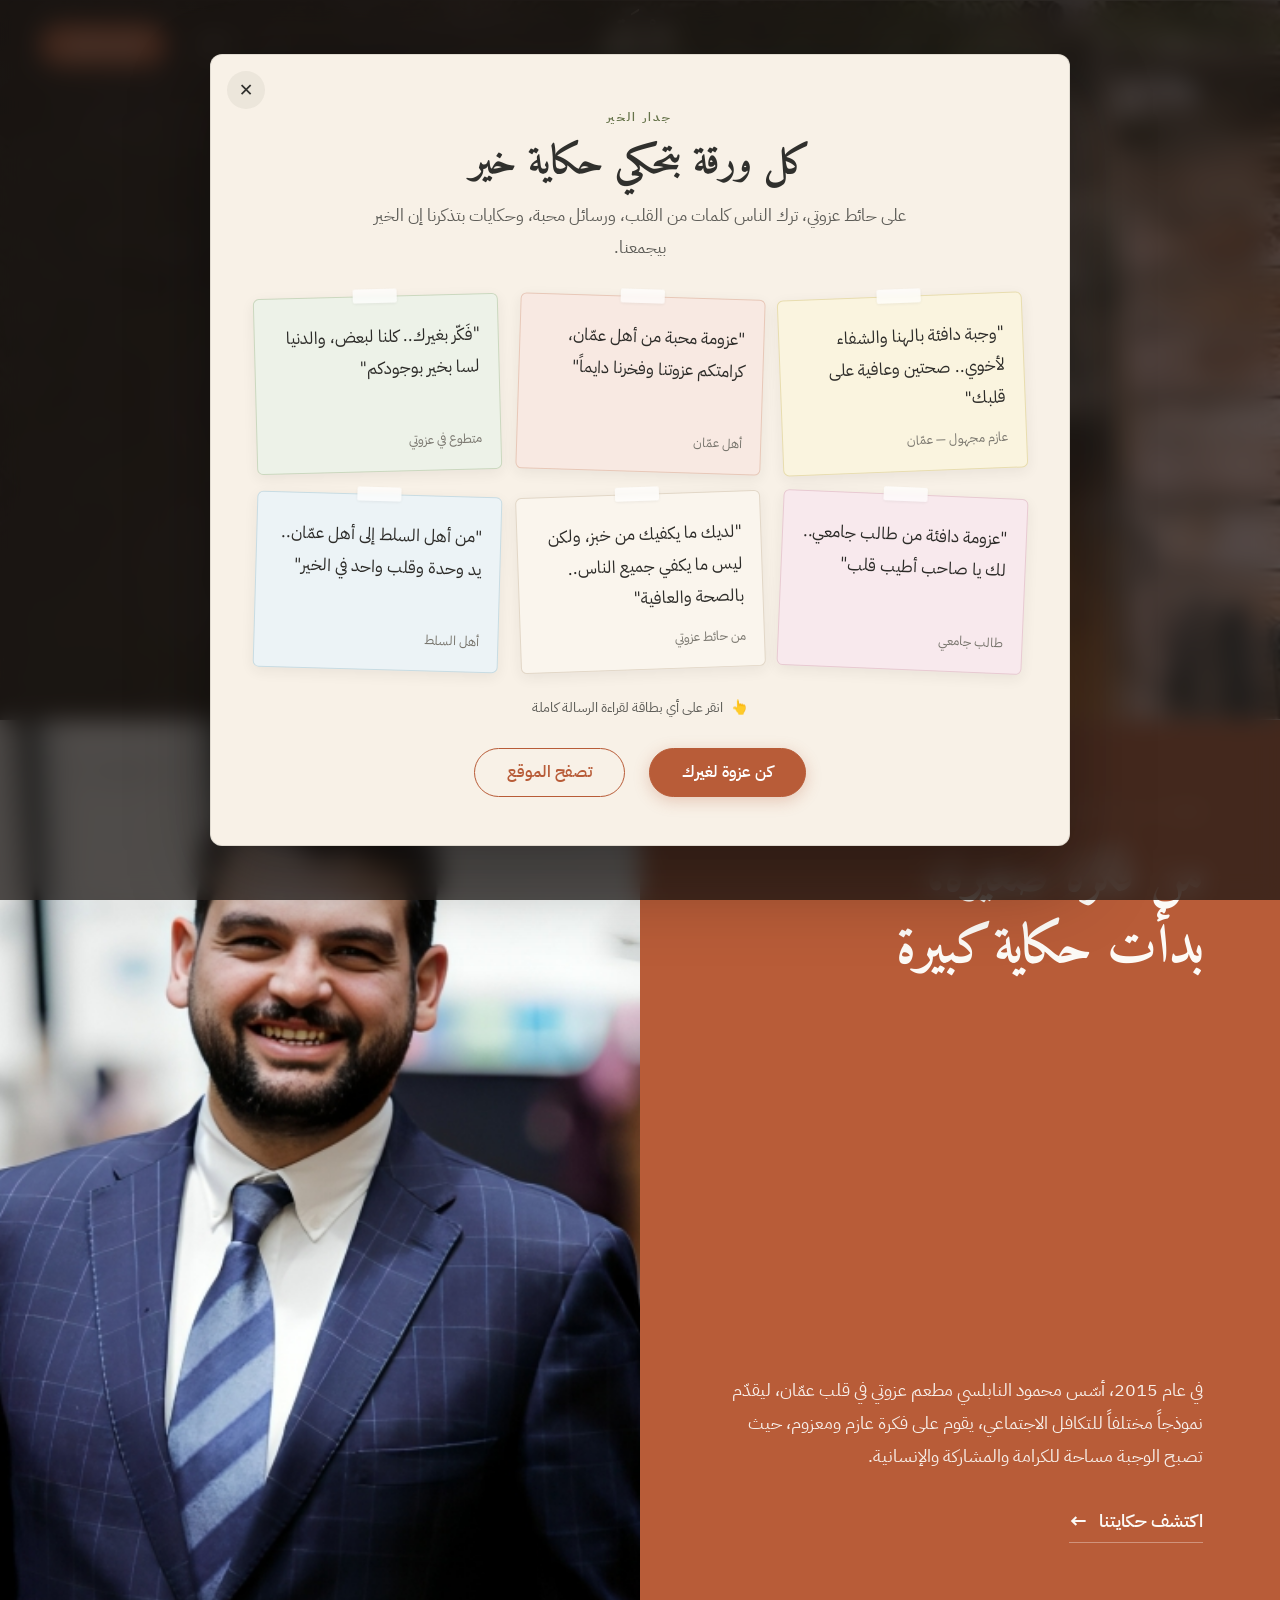
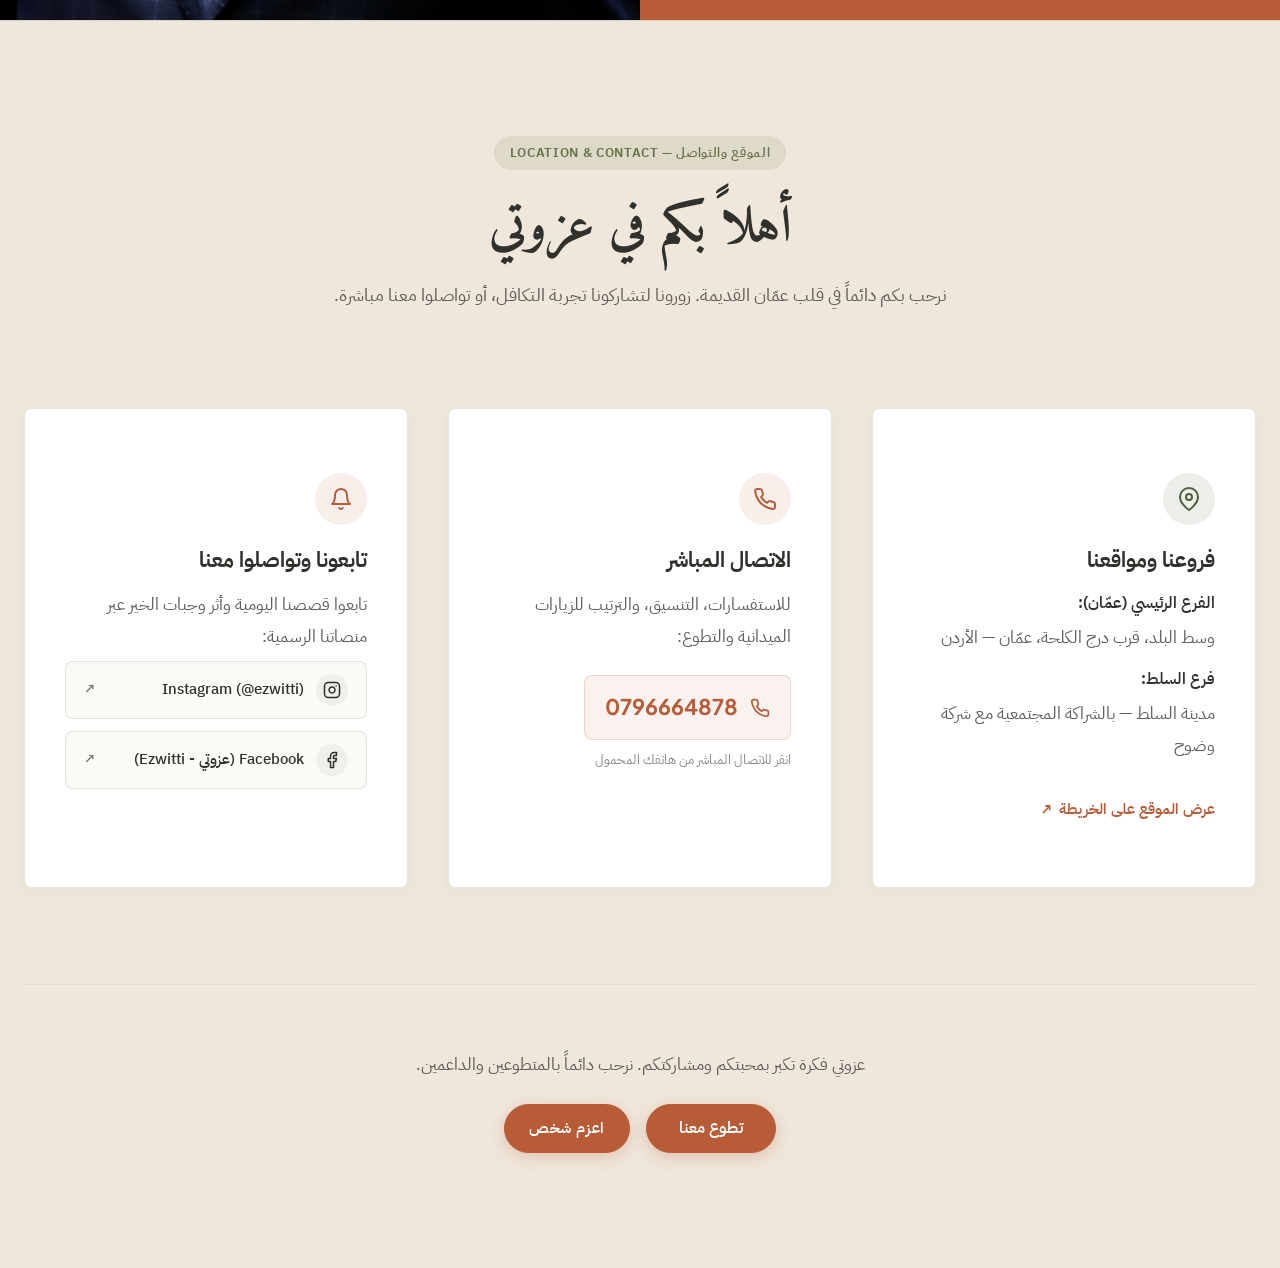
==== commit 09ba8815: "Remove decorative lines and standardize button styles across all pages" ====
--- a/index.html
+++ b/index.html
@@ -113,13 +113,6 @@
         <span class="hero-headline-line" data-i18n="heroTitleLine2">على وجبة واحدة،</span>
         <span class="hero-headline-line" data-i18n="heroTitleLine3">بكرامة وبدون أي حكم</span>
       </h1>
-
-      <!-- Thin Terracotta Curved Underline -->
-      <div class="hero-curved-underline-wrap" aria-hidden="true">
-        <svg class="hero-curved-underline" viewBox="0 0 200 20" fill="none" xmlns="http://www.w3.org/2000/svg">
-          <path d="M4 18 C 50 6, 140 2, 196 6" stroke="#C3582A" stroke-width="2.8" stroke-linecap="round"/>
-        </svg>
-      </div>
 
       <div class="hero-actions">
         <a href="story.html" class="btn-primary-editorial" data-i18n="heroPrimaryCta">اكتشف قصتنا</a>
@@ -358,7 +351,7 @@
         <!-- CTA Actions -->
         <div class="modal-actions">
           <button class="btn-primary-editorial" id="welcomeModalSponsor" data-i18n="popupCta">كن عزوة لغيرك</button>
-          <button class="btn-outline-editorial" id="welcomeModalExplore" style="color: var(--color-charcoal); border-color: var(--color-border);" data-i18n="popupExplore">تصفح الموقع</button>
+          <button class="btn-outline-editorial" id="welcomeModalExplore" data-i18n="popupExplore">تصفح الموقع</button>
         </div>
       </div>
 
@@ -387,7 +380,7 @@
         <p class="modal-desc" data-i18n="sponsorDesc" style="margin-bottom: 20px;">
           فكرة عزوتي مبنية على أن يقوم القادر بدفع ثمن وجبة لشخص لا يعرفه، وتعليق البطاقة على جدار الخير ليحصل عليها المحتاج بكرامة تامة ودون أن يُسأل عن هويته.
         </p>
-        <div style="background-color: var(--color-cream-deep); padding: 18px 24px; border-radius: 6px; border-inline-start: 4px solid var(--color-terracotta); text-align: start; margin-bottom: 28px;">
+        <div style="background-color: var(--color-cream-deep); padding: 18px 24px; border-radius: 6px; border: 1px solid var(--color-border); text-align: start; margin-bottom: 28px;">
           <p style="font-size: 0.92rem; color: var(--color-charcoal); line-height: 1.6;" data-i18n="sponsorNote">
             ملاحظة: بانتظار تفعيل وسائل الدفع المعتمدة رسمياً من إدارة عزوتي، نرحب بزيارتكم الكريمة لمطعمنا في وسط البلد للمشاركة حضورياً.
           </p>
--- a/styles/main.css
+++ b/styles/main.css
@@ -160,6 +160,26 @@
   display: block;
 }
 
+/* Universal Button Reset & Normalization */
+button,
+input[type="button"],
+input[type="submit"],
+input[type="reset"] {
+  font-family: inherit;
+  font-size: 100%;
+  line-height: 1.15;
+  margin: 0;
+  border: none;
+  background: transparent;
+  color: inherit;
+  cursor: pointer;
+  -webkit-appearance: none;
+  -moz-appearance: none;
+  appearance: none;
+  text-decoration: none;
+  box-sizing: border-box;
+}
+
 /* Container */
 .container {
   width: 100%;
@@ -353,6 +373,102 @@
 
 .site-header.scrolled .lang-switch-btn:hover {
   background: rgba(48, 48, 45, 0.06);
+}
+
+/* ==========================================================================
+   STANDARDIZED BRAND BUTTONS (Primary & Secondary Editorial)
+   Consistent Brand Identity: Terracotta (#B85C38), Cream, Rounded Full,
+   Clean Typography (Cairo/IBM Plex Sans Arabic), Fluid Transitions
+   ========================================================================== */
+
+/* Primary Button: Terracotta fill, white text, rounded corners */
+.btn-primary-editorial {
+  display: inline-flex;
+  align-items: center;
+  justify-content: center;
+  background-color: var(--color-terracotta);
+  color: #FFFFFF !important;
+  font-family: var(--font-sans-ar);
+  font-size: 1rem;
+  font-weight: 600;
+  padding: 12px 32px;
+  border-radius: var(--radius-full);
+  border: 1.5px solid var(--color-terracotta);
+  text-decoration: none;
+  text-align: center;
+  cursor: pointer;
+  line-height: 1.4;
+  white-space: nowrap;
+  box-shadow: 0 4px 16px rgba(184, 92, 56, 0.28);
+  transition: transform var(--transition-fast), background-color var(--transition-fast), border-color var(--transition-fast), box-shadow var(--transition-fast);
+  -webkit-appearance: none;
+  appearance: none;
+}
+
+[dir="rtl"] .btn-primary-editorial {
+  font-family: var(--font-sans-ar);
+}
+
+.btn-primary-editorial:hover {
+  background-color: var(--color-terracotta-hover);
+  border-color: var(--color-terracotta-hover);
+  color: #FFFFFF !important;
+  transform: translateY(-2px);
+  box-shadow: 0 8px 24px rgba(184, 92, 56, 0.38);
+}
+
+.btn-primary-editorial:active {
+  transform: translateY(0);
+  box-shadow: 0 2px 8px rgba(184, 92, 56, 0.3);
+}
+
+.btn-primary-editorial:focus-visible {
+  outline: 2px solid var(--color-terracotta);
+  outline-offset: 3px;
+}
+
+/* Secondary Button: Transparent/Cream background, terracotta border & text */
+.btn-outline-editorial {
+  display: inline-flex;
+  align-items: center;
+  justify-content: center;
+  background-color: transparent;
+  color: var(--color-terracotta) !important;
+  font-family: var(--font-sans-ar);
+  font-size: 1rem;
+  font-weight: 600;
+  padding: 12px 32px;
+  border-radius: var(--radius-full);
+  border: 1.5px solid var(--color-terracotta);
+  text-decoration: none;
+  text-align: center;
+  cursor: pointer;
+  line-height: 1.4;
+  white-space: nowrap;
+  transition: transform var(--transition-fast), background-color var(--transition-fast), border-color var(--transition-fast), color var(--transition-fast), box-shadow var(--transition-fast);
+  -webkit-appearance: none;
+  appearance: none;
+}
+
+[dir="rtl"] .btn-outline-editorial {
+  font-family: var(--font-sans-ar);
+}
+
+.btn-outline-editorial:hover {
+  background-color: var(--color-terracotta);
+  color: #FFFFFF !important;
+  border-color: var(--color-terracotta);
+  transform: translateY(-2px);
+  box-shadow: 0 6px 20px rgba(184, 92, 56, 0.25);
+}
+
+.btn-outline-editorial:active {
+  transform: translateY(0);
+}
+
+.btn-outline-editorial:focus-visible {
+  outline: 2px solid var(--color-terracotta);
+  outline-offset: 3px;
 }
 
 /* Sponsor a Meal (اعزم شخص) — Ballena Cabo "Book Now" equivalent */
@@ -621,7 +737,7 @@
   font-size: clamp(1.6rem, 2.7vw, 2.5rem);
   line-height: 1.48;
   color: #FFFDF8;
-  margin: 0 0 10px 0;
+  margin: 0 0 clamp(20px, 2.4vw, 28px) 0;
   text-shadow: 0 2px 10px rgba(0, 0, 0, 0.8), 0 1px 3px rgba(0, 0, 0, 0.95);
   letter-spacing: 0;
   display: flex;
@@ -642,22 +758,10 @@
   white-space: nowrap;
 }
 
-/* Thin Terracotta Curved Underline */
-.hero-curved-underline-wrap {
-  align-self: flex-end;
-  width: clamp(170px, 19vw, 210px);
-  height: 18px;
-  margin: 4px 0 24px 0;
-}
-
-[dir="rtl"] .hero-curved-underline-wrap {
-  align-self: flex-end;
-}
-
+/* Decorative Elements Removed */
+.hero-curved-underline-wrap,
 .hero-curved-underline {
-  width: 100%;
-  height: 100%;
-  display: block;
+  display: none !important;
 }
 
 .hero-actions {
@@ -1629,6 +1733,8 @@
     padding: 9px 18px;
     font-size: 0.78rem;
   }
+}
+
 @media (max-width: 768px) {
   .menu-label {
     display: none;
@@ -1681,6 +1787,7 @@
     text-align: center;
     font-size: clamp(1.35rem, 5.2vw, 1.85rem);
     line-height: 1.45;
+    margin-bottom: 20px;
   }
   [dir="rtl"] .hero-headline {
     align-items: center;
@@ -1688,14 +1795,6 @@
   }
   .hero-headline-line {
     white-space: normal;
-  }
-  .hero-curved-underline-wrap {
-    align-self: center;
-    margin: 4px auto 20px auto;
-    width: 170px;
-  }
-  [dir="rtl"] .hero-curved-underline-wrap {
-    align-self: center;
   }
   .hero-actions {
     justify-content: center;
@@ -1975,13 +2074,13 @@
   font-weight: 400;
 }
 
-/* Callout Highlight Block */
+/* Callout Highlight Block — Clean without vertical decorative line */
 .story-callout-block {
   margin: var(--space-xl) 0;
   padding: var(--space-lg) var(--space-xl);
   background-color: #FFFDF9;
-  border-inline-start: 4px solid var(--color-terracotta);
-  border-radius: 4px;
+  border: 1px solid var(--color-border);
+  border-radius: var(--radius-md);
   box-shadow: 0 8px 24px rgba(48, 48, 45, 0.04);
 }
 
@@ -2039,9 +2138,13 @@
 }
 
 .btn-story-cta {
-  font-size: 1.1rem;
-  padding: 16px 48px;
-  box-shadow: 0 12px 32px rgba(184, 92, 56, 0.35);
+  font-size: 1.15rem;
+  padding: 15px 46px;
+  box-shadow: 0 8px 26px rgba(184, 92, 56, 0.35);
+}
+
+.btn-story-cta:hover {
+  box-shadow: 0 12px 32px rgba(184, 92, 56, 0.45);
 }
 
 .story-back-link {
@@ -2527,3 +2630,10 @@
     font-size: 2.1rem;
   }
 }
+
+/* Explicit suppression of decorative line elements across viewports */
+.hero-curved-underline-wrap,
+.hero-curved-underline {
+  display: none !important;
+}
+
